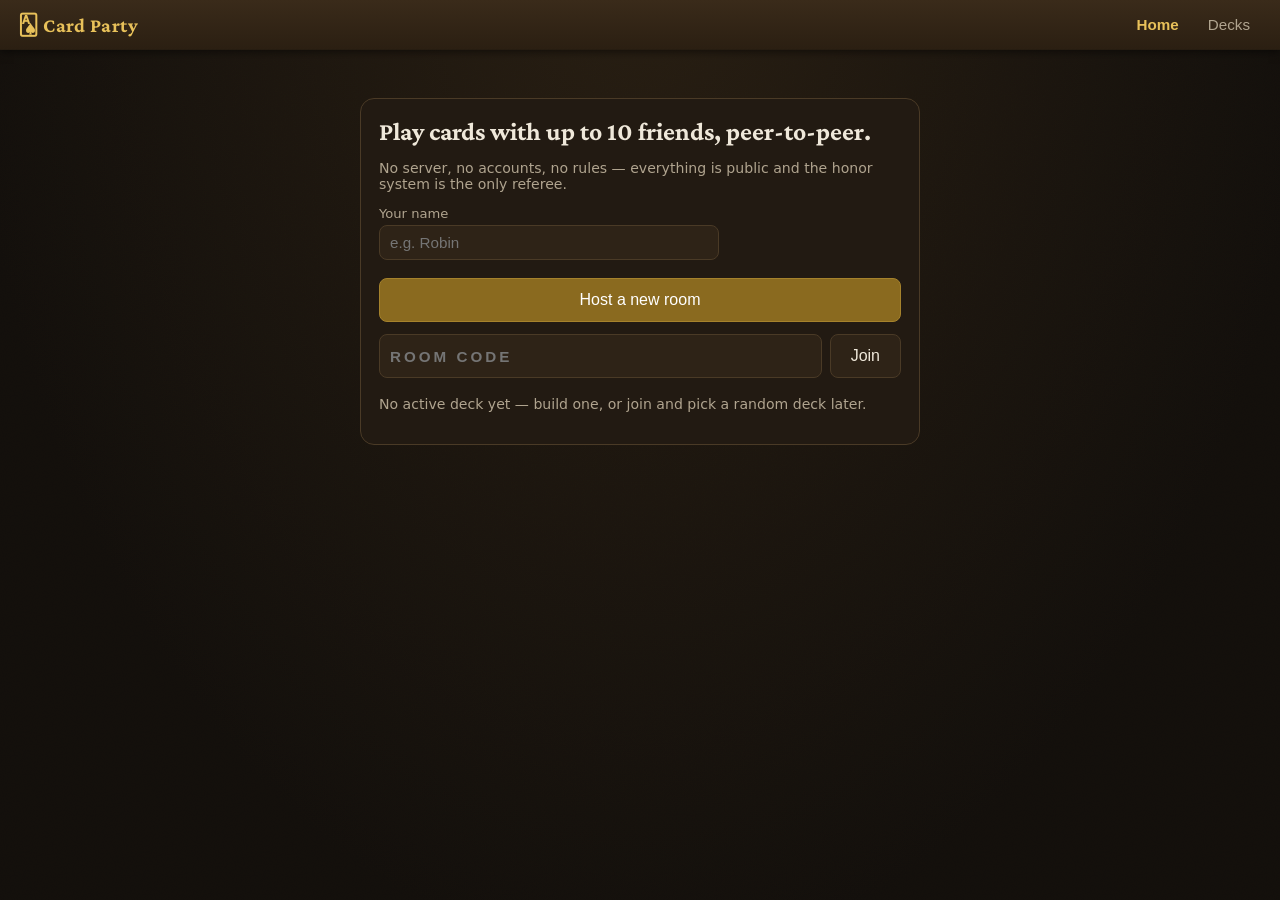
==== index.html @ ac9df78a "Make the table look and feel like physical cards Rework the game renderer and styling so play reads " ====
<!DOCTYPE html>
<html lang="en">
<head>
  <meta charset="utf-8" />
  <meta name="viewport" content="width=device-width, initial-scale=1" />
  <title>Card Party — P2P Tabletop</title>
  <meta name="description" content="A peer-to-peer tabletop card game. No server, no rules — just cards, friends, and the honor system." />
  <link rel="preconnect" href="https://fonts.googleapis.com" />
  <link rel="preconnect" href="https://fonts.gstatic.com" crossorigin />
  <link href="https://fonts.googleapis.com/css2?family=Crimson+Pro:wght@500;600;700&display=swap" rel="stylesheet" />
  <link rel="stylesheet" href="css/style.css" />
  <link rel="icon" href="data:image/svg+xml,<svg xmlns='http://www.w3.org/2000/svg' viewBox='0 0 100 100'><text y='.9em' font-size='90'>🂡</text></svg>" />
</head>
<body>
  <header class="app-header">
    <div class="brand">🂡 Card Party</div>
    <nav>
      <button class="nav-btn" data-nav="home">Home</button>
      <button class="nav-btn" data-nav="decks">Decks</button>
      <button class="nav-btn" data-nav="game" id="nav-game">Table</button>
    </nav>
  </header>

  <div id="conn-banner" class="conn-banner hidden">⚠ Connection lost — reconnecting… your seat and cards are safe.</div>

  <main>
    <!-- ============ HOME ============ -->
    <section id="view-home" class="view">
      <div class="panel hero">
        <h1>Play cards with up to 10 friends, peer-to-peer.</h1>
        <p class="hint">No server, no accounts, no rules — everything is public and the honor system is the only referee.</p>

        <label class="field">
          <span>Your name</span>
          <input id="player-name" maxlength="24" placeholder="e.g. Robin" autocomplete="nickname" />
        </label>

        <div class="home-actions">
          <button id="btn-host" class="btn primary big-btn">Host a new room</button>
          <div class="join-row">
            <input id="join-code" placeholder="ROOM CODE" maxlength="8" autocapitalize="characters" autocomplete="off" spellcheck="false" />
            <button id="btn-join" class="btn big-btn">Join</button>
          </div>
        </div>

        <div id="rejoin-box"></div>
        <p id="home-deck-note" class="hint"></p>
      </div>
    </section>

    <!-- ============ DECK BUILDER ============ -->
    <section id="view-decks" class="view hidden">
      <div class="decks-layout">
        <div class="panel">
          <h2>Card library</h2>
          <p class="hint">Load cards live from a Google Sheet shared as “Anyone with the link can view”.
            Columns: <code>Title</code>, <code>Description</code>, <code>Keywords</code>, <code>Upgrade&nbsp;1</code>, <code>Upgrade&nbsp;2</code>.</p>
          <div class="sheet-row">
            <input id="sheet-url" placeholder="Google Sheet URL or ID" />
            <button id="btn-load-sheet" class="btn primary">Load</button>
            <button id="btn-demo-cards" class="btn" title="Use the built-in demo card set">Demo cards</button>
          </div>
          <p id="sheet-status" class="warn-text"></p>
          <div class="lib-toolbar">
            <input id="lib-search" placeholder="Search cards…" />
            <span id="lib-source" class="hint"></span>
          </div>
          <div id="lib-list" class="card-list"></div>
        </div>

        <div class="panel">
          <h2>Deck editor</h2>
          <div class="deck-toolbar">
            <select id="deck-select"></select>
            <button id="btn-deck-new" class="btn small">New</button>
            <button id="btn-deck-delete" class="btn small danger">Delete</button>
          </div>
          <label class="field">
            <span>Deck name</span>
            <input id="deck-name" maxlength="40" />
          </label>
          <div class="deck-toolbar">
            <button id="btn-deck-save" class="btn small">Save</button>
            <button id="btn-deck-use" class="btn small primary">✓ Use this deck</button>
            <button id="btn-deck-clear" class="btn small warn">Clear</button>
            <span class="random-row">
              <input id="random-count" type="number" min="1" max="60" value="10" />
              <button id="btn-deck-random" class="btn small">🎲 Add random</button>
            </span>
          </div>
          <p class="deck-meta"><strong id="deck-count"></strong> · <span id="deck-active-note"></span></p>
          <div id="deck-list" class="card-list"></div>
        </div>
      </div>
    </section>

    <!-- ============ GAME TABLE ============ -->
    <section id="view-game" class="view hidden">
      <div id="game-root"></div>
    </section>
  </main>

  <div id="modal-root"></div>
  <div id="toast-root"></div>
  <div id="fx-layer"></div>
  <div id="card-peek"></div>

  <script src="js/vendor/peerjs.min.js"></script>
  <script type="module" src="js/main.js"></script>
</body>
</html>
---- css/style.css ----
/* Card Party — physical card table look & feel */

:root {
  --bg: #14100c;
  --panel: #221a12;
  --panel-2: #2e2317;
  --line: #4a3a26;
  --text: #efe8da;
  --muted: #b0a48f;
  --accent: #e8c15a;
  --accent-dark: #8a6a1f;
  --green: #63d68f;
  --warn: #e0b34c;
  --danger: #e06767;

  --paper: #f7f1e2;
  --paper-2: #ece1c8;
  --ink: #33291c;

  --serif: "Crimson Pro", Georgia, "Times New Roman", serif;

  /* per-seat owner colors (card backs, seals, name plates) */
  --seat-0: #2f7d4f;
  --seat-1: #2f5e9e;
  --seat-2: #b0532a;
  --seat-3: #7a4b9e;
  --seat-4: #b08f24;
  --seat-5: #2a8f86;
  --seat-6: #b04a72;
  --seat-7: #6a7a24;
  --seat-8: #5a55b0;
  --seat-9: #b07030;

  --noise: url("data:image/svg+xml,%3Csvg xmlns='http://www.w3.org/2000/svg' width='120' height='120'%3E%3Cfilter id='n'%3E%3CfeTurbulence type='fractalNoise' baseFrequency='0.9' numOctaves='2'/%3E%3CfeColorMatrix values='0 0 0 0 0 0 0 0 0 0 0 0 0 0 0 0 0 0 0.05 0'/%3E%3C/filter%3E%3Crect width='120' height='120' filter='url(%23n)'/%3E%3C/svg%3E");
}

* { box-sizing: border-box; }

body {
  margin: 0;
  font-family: system-ui, -apple-system, "Segoe UI", Roboto, sans-serif;
  background:
    var(--noise),
    radial-gradient(ellipse at 50% -10%, #2a2013 0%, var(--bg) 75%);
  color: var(--text);
  min-height: 100vh;
}

main { max-width: 1500px; margin: 0 auto; padding: 8px 14px 40px; }
.hidden { display: none !important; }

/* ---------- header ---------- */
.app-header {
  display: flex; align-items: center; justify-content: space-between;
  padding: 8px 18px; border-bottom: 1px solid #00000055;
  background: linear-gradient(180deg, #3a2b1a, #2b1f12);
  box-shadow: 0 2px 8px rgba(0,0,0,.5);
}
.brand { font-family: var(--serif); font-weight: 700; font-size: 1.25rem; letter-spacing: .5px; color: var(--accent); }
.nav-btn {
  background: none; border: none; color: var(--muted); font-size: .95rem;
  padding: 8px 12px; cursor: pointer; border-radius: 8px;
}
.nav-btn:hover { color: var(--text); }
.nav-btn.active { color: var(--accent); font-weight: 600; }

.conn-banner {
  background: #5a4413; color: #ffe6a8; text-align: center;
  padding: 8px; font-size: .9rem;
}

/* ---------- generic ---------- */
.panel {
  background: var(--panel); border: 1px solid var(--line);
  border-radius: 14px; padding: 18px; margin-top: 16px;
}
h1 { font-family: var(--serif); font-size: 1.6rem; margin: 0 0 8px; }
h2 { font-family: var(--serif); font-size: 1.2rem; margin: 0 0 10px; }
h3 { margin: 0; font-family: var(--serif); }
h4 { margin: 14px 0 6px; color: var(--muted); font-size: .82rem; text-transform: uppercase; letter-spacing: .6px; }
.hint { color: var(--muted); font-size: .88rem; }
.warn-text { color: var(--warn); font-size: .88rem; min-height: 1em; }
.empty { color: var(--muted); font-style: italic; font-size: .85rem; }
code { background: rgba(0,0,0,.3); padding: 1px 5px; border-radius: 4px; font-size: .85em; }

input, select {
  background: var(--panel-2); border: 1px solid var(--line); color: var(--text);
  border-radius: 8px; padding: 8px 10px; font-size: .95rem;
}
input:focus, select:focus { outline: 2px solid var(--accent-dark); border-color: transparent; }
.field { display: flex; flex-direction: column; gap: 4px; margin: 12px 0; max-width: 340px; }
.field span { font-size: .82rem; color: var(--muted); }

.btn {
  background: var(--panel-2); border: 1px solid var(--line); color: var(--text);
  border-radius: 8px; padding: 8px 14px; font-size: .92rem; cursor: pointer;
  transition: background .12s, transform .06s;
}
.btn:hover { background: #3c2e1d; }
.btn:active { transform: scale(.97); }
.btn:disabled { opacity: .5; cursor: default; }
.btn.primary { background: var(--accent-dark); border-color: #a5822c; color: #fff; }
.btn.primary:hover { background: #a5822c; }
.btn.warn { border-color: #6b5a25; color: var(--warn); }
.btn.danger { border-color: #6b2f2f; color: var(--danger); }
.btn.small { padding: 4px 10px; font-size: .82rem; }
.btn.icon { padding: 4px 9px; }
.btn.wide { display: block; width: 100%; margin: 8px 0; text-align: left; }
.big-btn { padding: 12px 20px; font-size: 1rem; }

/* ---------- home ---------- */
.hero { max-width: 560px; margin: 40px auto; }
.home-actions { display: flex; flex-direction: column; gap: 12px; margin: 18px 0; }
.join-row { display: flex; gap: 8px; }
.join-row input { flex: 1; text-transform: uppercase; letter-spacing: 3px; font-weight: 600; }

/* ---------- deck builder ---------- */
.decks-layout { display: grid; grid-template-columns: 1fr 1fr; gap: 16px; align-items: start; }
@media (max-width: 900px) { .decks-layout { grid-template-columns: 1fr; } }
.sheet-row { display: flex; gap: 8px; flex-wrap: wrap; }
.sheet-row input { flex: 1; min-width: 200px; }
.lib-toolbar { display: flex; gap: 10px; align-items: center; margin: 10px 0; }
.lib-toolbar input { flex: 1; }
.deck-toolbar { display: flex; gap: 8px; align-items: center; flex-wrap: wrap; margin-bottom: 8px; }
.random-row { display: flex; gap: 6px; align-items: center; }
.random-row input { width: 64px; }
.deck-meta { color: var(--muted); font-size: .88rem; }

.card-list { display: flex; flex-direction: column; gap: 8px; max-height: 60vh; overflow-y: auto; padding-right: 4px; }
.lib-card {
  display: flex; gap: 10px; align-items: flex-start; justify-content: space-between;
  background: var(--panel-2); border: 1px solid var(--line); border-radius: 10px; padding: 10px 12px;
}
.lib-title { font-family: var(--serif); font-weight: 700; font-size: 1.02rem; }
.lib-desc { font-size: .85rem; color: var(--muted); margin-top: 2px; }
.lib-upgrades { font-size: .78rem; color: #c9b98a; margin-top: 4px; display: flex; flex-direction: column; gap: 2px; }

/* =====================================================================
   PHYSICAL CARDS
   ===================================================================== */

.card {
  --cw: 84px;
  width: var(--cw);
  aspect-ratio: 5 / 7;
  border-radius: calc(var(--cw) * 0.08);
  background:
    var(--noise),
    linear-gradient(155deg, var(--paper) 0%, var(--paper-2) 100%);
  color: var(--ink);
  position: relative;
  cursor: grab;
  user-select: none;
  flex-shrink: 0;
  box-shadow:
    0 1px 2px rgba(0,0,0,.45),
    0 4px 10px rgba(0,0,0,.35);
  transition: transform .16s ease, box-shadow .16s ease;
}
.card:hover {
  transform: translateY(-5px) scale(1.03);
  box-shadow: 0 6px 10px rgba(0,0,0,.4), 0 14px 28px rgba(0,0,0,.45);
  z-index: 6;
}
.card.flying { z-index: 40; pointer-events: none; }
.card.dragging { opacity: .45; }
.card.hand { --cw: 132px; }
.card.table { --cw: 104px; }
.card.mini { --cw: 76px; }
.card.big { --cw: 260px; cursor: default; }
.card.big:hover { transform: none; }

/* inner printed frame */
.card-face {
  position: absolute; inset: 4.5%;
  border: 1px solid rgba(70,50,20,.35);
  border-radius: calc(var(--cw) * 0.05);
  padding: 5% 6%;
  display: flex; flex-direction: column;
  overflow: hidden;
  background: linear-gradient(180deg, rgba(255,255,255,.35), rgba(255,255,255,0) 30%);
}
.card-titlebar {
  border-bottom: 1px solid color-mix(in srgb, var(--owner, #666) 60%, transparent);
  padding-bottom: 3%;
  margin-bottom: 4%;
}
.card-title {
  font-family: var(--serif);
  font-weight: 700;
  font-size: calc(var(--cw) * 0.105);
  line-height: 1.12;
  display: block;
  overflow: hidden;
  display: -webkit-box;
  -webkit-line-clamp: 2;
  -webkit-box-orient: vertical;
}
.card-owner {
  font-size: calc(var(--cw) * 0.075);
  font-weight: 700;
  color: var(--owner, #666);
  margin-bottom: 3%;
  white-space: nowrap; overflow: hidden; text-overflow: ellipsis;
}
.card-keywords { display: flex; flex-wrap: wrap; gap: 3px; margin-bottom: 4%; }
.kw {
  background: color-mix(in srgb, var(--owner, #6b5a3a) 22%, #efe6d0);
  color: #4a3a22;
  border: 1px solid rgba(70,50,20,.25);
  border-radius: 3px;
  font-size: calc(var(--cw) * 0.062);
  font-weight: 600;
  padding: 1px 4px;
  text-transform: uppercase; letter-spacing: .4px;
}
/* deck-builder list reuses .kw at fixed size */
.lib-card .kw, .zone-row .kw, .modal .card-keywords .kw { font-size: .68rem; }

.card-desc {
  font-family: var(--serif);
  font-size: calc(var(--cw) * 0.078);
  line-height: 1.3;
  color: #4c3f2c;
  overflow: hidden;
  flex: 1;
}
.card.mini .card-desc { display: none; }
.card.mini .card-face { padding: 6% 7%; }
.card.mini .card-title { font-size: calc(var(--cw) * 0.125); -webkit-line-clamp: 3; }
.card.table .card-desc { font-size: calc(var(--cw) * 0.085); }

.card-ups {
  border-top: 1px dashed rgba(70,50,20,.35);
  margin-top: 4%; padding-top: 3%;
  display: flex; flex-direction: column; gap: 4px;
  font-size: calc(var(--cw) * 0.062);
  font-family: var(--serif);
}
.up-line { display: flex; gap: 6px; align-items: baseline; padding: 3px 5px; border-radius: 5px; color: #5a4a33; }
.up-line.sel { background: linear-gradient(90deg, #f3dd9c, #eed27f); color: #3d3013; box-shadow: inset 0 0 0 1px #c9a227; }
.up-star { font-weight: 700; color: #a5822c; white-space: nowrap; }

.card-seal {
  position: absolute; right: 4%; bottom: 4%;
  width: calc(var(--cw) * 0.12); height: calc(var(--cw) * 0.12);
  border-radius: 50%;
  background: radial-gradient(circle at 35% 30%, color-mix(in srgb, var(--owner, #666) 60%, #fff), var(--owner, #666) 70%);
  box-shadow: 0 1px 2px rgba(0,0,0,.4), inset 0 0 0 1px rgba(255,255,255,.35);
}
.card.big .card-seal { width: 22px; height: 22px; }

.card.upgraded .card-face { box-shadow: inset 0 0 0 2px #c9a227; }
.card-upgrade-tag {
  position: absolute; top: -7px; right: -6px;
  background: linear-gradient(160deg, #e6c04a, #b08d1e);
  color: #fff;
  border-radius: 10px;
  font-size: 11px; font-weight: 700; padding: 1px 7px;
  box-shadow: 0 1px 3px rgba(0,0,0,.5);
}

/* deal-in animation for brand-new cards */
@keyframes deal-in {
  from { transform: scale(.5) rotate(-8deg); opacity: 0; }
  to { transform: none; opacity: 1; }
}
.card.dealt { animation: deal-in .35s cubic-bezier(.2,.75,.3,1); }
.ghost { z-index: 45; pointer-events: none; }
#fx-layer { position: fixed; inset: 0; pointer-events: none; z-index: 45; }

/* slot: positions a card on the felt (fan angle, placement jitter) */
.cslot {
  display: inline-block;
  transform: rotate(var(--rot, 0deg)) translateY(var(--ty, 0px));
  transition: transform .18s ease;
}
.fan .cslot { margin: 0 calc(var(--fan-overlap, -18px)); }
.fan .cslot:hover { transform: rotate(0deg) translateY(calc(var(--ty, 0px) - 26px)); z-index: 7; position: relative; }

/* card back (deck piles) */
.card-back {
  --cw: 84px;
  width: var(--cw);
  aspect-ratio: 5 / 7;
  border-radius: calc(var(--cw) * 0.08);
  position: absolute;
  left: calc(var(--stack-i, 0) * -1.5px);
  top: calc(var(--stack-i, 0) * -1.5px);
  background:
    repeating-linear-gradient(45deg, rgba(255,255,255,.10) 0 2px, transparent 2px 8px),
    repeating-linear-gradient(-45deg, rgba(0,0,0,.12) 0 2px, transparent 2px 8px),
    radial-gradient(ellipse at 50% 40%, color-mix(in srgb, var(--owner, #444) 82%, #fff) 0%, var(--owner, #444) 75%);
  box-shadow: 0 1px 2px rgba(0,0,0,.5), inset 0 0 0 3px rgba(255,255,255,.18), inset 0 0 0 5px rgba(0,0,0,.15);
}

/* =====================================================================
   THE TABLE
   ===================================================================== */

.game-topbar {
  display: flex; justify-content: space-between; align-items: center; flex-wrap: wrap;
  gap: 10px; padding: 8px 2px;
}
.room-info { display: flex; align-items: center; gap: 8px; flex-wrap: wrap; }
.room-code {
  background: var(--panel-2); border: 1px dashed var(--line); color: var(--text);
  padding: 6px 12px; border-radius: 8px; cursor: pointer; font-size: .95rem; letter-spacing: 1px;
}
.room-code strong { color: var(--accent); letter-spacing: 3px; }
.pill {
  background: var(--panel-2); border-radius: 999px; padding: 3px 10px;
  font-size: .75rem; color: var(--muted);
}
.pill.connected, .pill.hosting { color: var(--green); }
.pill.reconnecting, .pill.connecting { color: var(--warn); }
.game-actions { display: flex; gap: 6px; flex-wrap: wrap; }

/* wooden rim + felt */
.table-rim {
  border-radius: 34px;
  padding: 16px;
  background:
    var(--noise),
    linear-gradient(135deg, #7a5433 0%, #58391f 35%, #6b4a2a 60%, #4c3018 100%);
  box-shadow:
    inset 0 2px 3px rgba(255,255,255,.18),
    inset 0 -3px 6px rgba(0,0,0,.5),
    0 14px 40px rgba(0,0,0,.6);
}
.table-felt {
  border-radius: 22px;
  padding: 18px 18px 22px;
  background:
    var(--noise),
    radial-gradient(ellipse at 50% 30%, #2d5940 0%, #1f4230 55%, #16311f 100%);
  box-shadow:
    inset 0 0 80px rgba(0,0,0,.55),
    inset 0 0 0 2px rgba(255,255,255,.06);
  min-height: 60vh;
  display: flex; flex-direction: column; gap: 14px;
}

/* other players around the far side of the table */
.others-grid {
  display: grid;
  grid-template-columns: repeat(auto-fit, minmax(300px, 1fr));
  gap: 12px;
}
.waiting-note { text-align: center; padding: 34px; color: #cfe0d2; opacity: .85; }
.big-code { font-family: var(--serif); font-size: 2.4rem; letter-spacing: 10px; color: var(--accent); font-weight: 700; text-shadow: 0 2px 6px rgba(0,0,0,.5); }

.seat { position: relative; padding: 8px 10px 10px; border-radius: 14px; }
.seat:not(.me) { background: rgba(0,0,0,.14); box-shadow: inset 0 0 0 1px rgba(255,255,255,.05); }
.seat.offline { opacity: .55; filter: saturate(.6); }
.seat.me { margin-top: auto; }

.seat-head { display: flex; align-items: center; gap: 8px; margin-bottom: 8px; }
.seat-name {
  font-family: var(--serif); font-weight: 700; font-size: 1rem; color: #f3ecd9;
  background: linear-gradient(180deg, color-mix(in srgb, var(--seat-color, #555) 70%, #000), color-mix(in srgb, var(--seat-color, #555) 45%, #000));
  border-radius: 7px; padding: 2px 12px;
  box-shadow: 0 1px 3px rgba(0,0,0,.5), inset 0 1px 0 rgba(255,255,255,.2);
}
.badge {
  background: linear-gradient(160deg, #e6c04a, #b08d1e); color: #3a2b06; font-size: .62rem; font-weight: 700;
  border-radius: 4px; padding: 1px 6px; letter-spacing: .8px;
}
.dot { width: 9px; height: 9px; border-radius: 50%; display: inline-block; flex-shrink: 0; }
.dot.on { background: var(--green); box-shadow: 0 0 6px var(--green); }
.dot.off { background: #777; }

/* zone markings painted on the felt */
.zone-strip {
  position: relative;
  border: 2px dashed rgba(255,255,255,.14);
  border-radius: 12px;
  padding: 12px 10px 8px;
  min-height: 64px;
}
.zone-strip.delayed { border-color: rgba(230,192,74,.28); }
.strip-label {
  position: absolute; top: -9px; left: 12px;
  font-size: .66rem; font-weight: 700; color: rgba(255,255,255,.5);
  text-transform: uppercase; letter-spacing: 1.5px;
  background: rgba(22,49,31,.9); padding: 0 7px; border-radius: 4px;
}
.zone-strip.delayed .strip-label { color: rgba(240,210,120,.75); }
.strip-cards {
  display: flex; flex-wrap: wrap; gap: 8px; align-items: flex-start;
  min-height: 40px;
}
.drop-hint {
  border-color: rgba(255,255,255,.55) !important;
  background: rgba(255,255,255,.07);
  box-shadow: 0 0 22px rgba(255,255,240,.18) inset;
}

/* piles */
.piles { display: flex; gap: 14px; align-items: flex-start; }
.pile {
  position: relative;
  cursor: pointer;
  min-width: 84px; min-height: 118px;
  padding-bottom: 16px;
}
.pile.mine { cursor: pointer; }
.pile-stack { position: relative; width: 84px; aspect-ratio: 5 / 7; }
.seat:not(.me) .pile-stack, .seat:not(.me) .card-back { --cw: 76px; width: 76px; }
.seat:not(.me) .pile { min-width: 76px; min-height: 107px; }
.pile.deck:hover .card-back:first-child { transform: translateY(-3px); }
.card-back { transition: transform .15s; }
.pile-empty-mark {
  width: 84px; aspect-ratio: 5 / 7;
  border: 2px dashed rgba(255,255,255,.16);
  border-radius: 7px;
  display: flex; align-items: center; justify-content: center;
  color: rgba(255,255,255,.35);
  font-size: .68rem; font-weight: 700; text-transform: uppercase; letter-spacing: 1px;
}
.seat:not(.me) .pile-empty-mark { width: 76px; }
.pile.discard .pile-empty-mark { width: 104px; }
.seat:not(.me) .pile.discard .pile-empty-mark { width: 76px; }
.pile-count {
  position: absolute; top: -8px; right: -8px; z-index: 3;
  background: #17120b; color: var(--text);
  border: 1px solid var(--line);
  border-radius: 999px; min-width: 24px; height: 24px;
  display: flex; align-items: center; justify-content: center;
  font-size: .78rem; font-weight: 700; padding: 0 6px;
  box-shadow: 0 2px 5px rgba(0,0,0,.5);
}
.pile-tag {
  position: absolute; bottom: 0; left: 50%; transform: translateX(-50%);
  font-size: .62rem; font-weight: 700; color: rgba(255,255,255,.45);
  text-transform: uppercase; letter-spacing: 1.2px;
  white-space: nowrap;
}
.pile.discard .cslot { display: block; }

/* my area */
.my-lower {
  display: grid;
  grid-template-columns: auto 1fr auto;
  gap: 16px;
  align-items: end;
  margin-top: 12px;
}
.my-piles { display: flex; flex-direction: column; gap: 10px; align-items: center; }
.pile-actions { display: flex; flex-direction: column; gap: 5px; width: 100%; }
.zone-strip.hand.fan { padding: 16px 10px 10px; }
.zone-strip.hand.fan .strip-cards {
  justify-content: center;
  flex-wrap: nowrap;
  padding: 8px 30px 2px;
  min-height: 150px;
  align-items: flex-start;
  overflow: visible;
}
.fan { --fan-overlap: -16px; }

/* other seats: compact place settings */
.seat-zones { display: flex; gap: 12px; align-items: flex-start; }
.seat-strips { display: flex; flex-direction: column; gap: 12px; flex: 1; min-width: 0; }
.seat:not(.me) .zone-strip { min-height: 52px; padding: 10px 8px 6px; }
.seat:not(.me) .strip-cards { min-height: 36px; gap: 6px; }
.seat:not(.me) .strip-label { background: rgba(15,32,21,.95); }
.seat:not(.me) .fan .cslot, .seat:not(.me) .zone-strip.hand .cslot { margin: 0 -12px; }
.seat:not(.me) .zone-strip.hand .strip-cards { padding: 0 14px; flex-wrap: nowrap; overflow-x: auto; overflow-y: visible; }

@media (max-width: 760px) {
  .my-lower { grid-template-columns: 1fr; }
  .my-piles { flex-direction: row; justify-content: center; }
  .pile-actions { flex-direction: row; width: auto; flex-wrap: wrap; }
  .table-rim { padding: 8px; border-radius: 20px; }
  .table-felt { padding: 10px; }
}

.connecting { text-align: center; padding: 60px 20px; }
.spinner {
  width: 36px; height: 36px; margin: 0 auto 16px; border-radius: 50%;
  border: 3px solid var(--line); border-top-color: var(--accent);
  animation: spin 0.9s linear infinite;
}
@keyframes spin { to { transform: rotate(360deg); } }

/* ---------- hover peek: pick the card up to read it ---------- */
#card-peek {
  position: fixed; right: 22px; bottom: 22px; z-index: 60;
  pointer-events: none;
  opacity: 0; transform: translateY(12px) rotate(2deg);
  transition: opacity .15s ease, transform .15s ease;
}
#card-peek.show { opacity: 1; transform: none; }
#card-peek .card { box-shadow: 0 18px 50px rgba(0,0,0,.7); }
@media (max-width: 900px), (hover: none) { #card-peek { display: none; } }

/* ---------- modal ---------- */
.modal-overlay {
  position: fixed; inset: 0; background: rgba(10,6,2,.65); z-index: 50;
  display: flex; align-items: center; justify-content: center; padding: 16px;
}
.modal {
  background: var(--panel); border: 1px solid var(--line); border-radius: 14px;
  width: 100%; max-width: 560px; max-height: 88vh; display: flex; flex-direction: column;
  box-shadow: 0 20px 60px rgba(0,0,0,.6);
}
.modal-head {
  display: flex; justify-content: space-between; align-items: center;
  padding: 14px 16px; border-bottom: 1px solid var(--line);
}
.modal-body { padding: 14px 16px; overflow-y: auto; }

.detail-card-wrap { display: flex; justify-content: center; margin-bottom: 10px; }
.detail-meta { color: var(--muted); font-size: .82rem; text-align: center; }
.upgrade-box { margin-top: 8px; }
.upgrade-option {
  display: flex; gap: 8px; align-items: baseline; padding: 7px 9px; border-radius: 8px;
  border: 1px solid var(--line); margin-bottom: 6px; cursor: pointer; background: var(--panel-2);
}
.upgrade-option.selected { border-color: #c9a227; background: rgba(201,162,39,.12); }
.upgrade-label { font-weight: 700; white-space: nowrap; }
.upgrade-desc { color: var(--muted); font-size: .86rem; }
.quick-moves { display: flex; gap: 6px; flex-wrap: wrap; margin-bottom: 10px; }
.mover { display: flex; gap: 6px; align-items: center; flex-wrap: wrap; font-size: .88rem; }

.zone-browser { display: flex; flex-direction: column; gap: 6px; }
.zone-note { display: flex; align-items: center; gap: 8px; color: var(--muted); font-size: .85rem; margin-bottom: 4px; }
.zone-row {
  display: flex; align-items: center; gap: 10px;
  background: var(--panel-2); border-radius: 8px; padding: 7px 10px;
  border-left: 4px solid var(--owner, var(--line));
}
.zone-index { color: var(--muted); font-size: .75rem; width: 18px; text-align: right; flex-shrink: 0; }
.zone-row-info { display: flex; flex-direction: column; gap: 2px; min-width: 0; }
.zone-row-title { font-family: var(--serif); font-weight: 700; }
.zone-row-actions { margin-left: auto; display: flex; gap: 5px; flex-shrink: 0; }

.admin-row { display: flex; align-items: center; gap: 8px; padding: 5px 0; }
.admin-name { flex: 1; }

/* ---------- toasts ---------- */
#toast-root {
  position: fixed; bottom: 18px; left: 50%; transform: translateX(-50%);
  display: flex; flex-direction: column; gap: 8px; z-index: 100; align-items: center;
}
.toast {
  background: #171006; border: 1px solid var(--line); color: var(--text);
  border-radius: 10px; padding: 10px 16px; font-size: .9rem;
  opacity: 0; transform: translateY(8px); transition: all .3s;
  box-shadow: 0 6px 20px rgba(0,0,0,.5); max-width: 90vw;
}
.toast.show { opacity: 1; transform: translateY(0); }
.toast.warn { border-color: #6b5a25; color: #ffe6a8; }
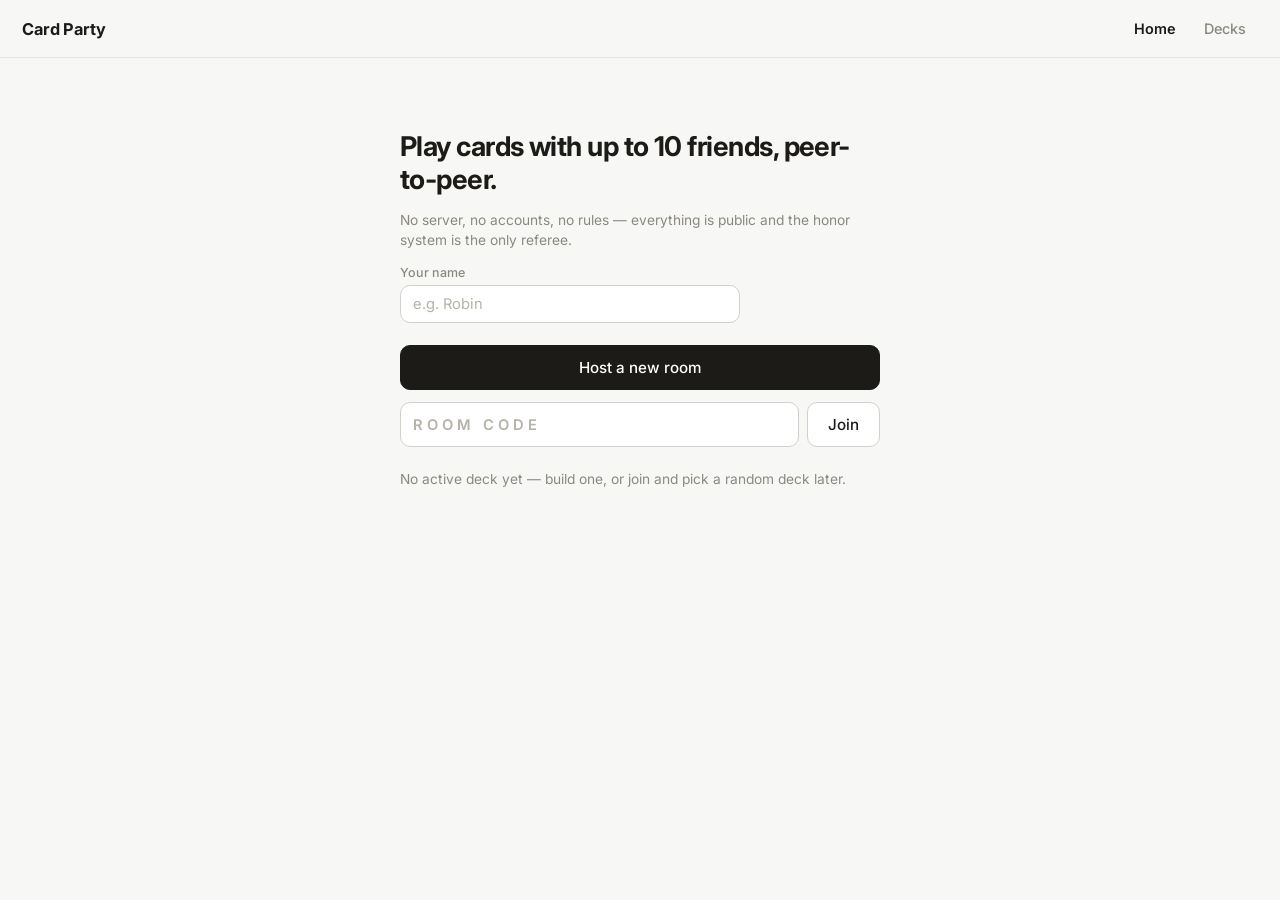
==== commit b94dae13: "Minimal modern UI + per-tab identities for multi-tab testing Visual: drop the wooden rim and felt su" ====
--- a/index.html
+++ b/index.html
@@ -7,13 +7,13 @@
   <meta name="description" content="A peer-to-peer tabletop card game. No server, no rules — just cards, friends, and the honor system." />
   <link rel="preconnect" href="https://fonts.googleapis.com" />
   <link rel="preconnect" href="https://fonts.gstatic.com" crossorigin />
-  <link href="https://fonts.googleapis.com/css2?family=Crimson+Pro:wght@500;600;700&display=swap" rel="stylesheet" />
+  <link href="https://fonts.googleapis.com/css2?family=Crimson+Pro:wght@500;600;700&family=Inter:wght@400;500;600;700&display=swap" rel="stylesheet" />
   <link rel="stylesheet" href="css/style.css" />
   <link rel="icon" href="data:image/svg+xml,<svg xmlns='http://www.w3.org/2000/svg' viewBox='0 0 100 100'><text y='.9em' font-size='90'>🂡</text></svg>" />
 </head>
 <body>
   <header class="app-header">
-    <div class="brand">🂡 Card Party</div>
+    <div class="brand">Card Party</div>
     <nav>
       <button class="nav-btn" data-nav="home">Home</button>
       <button class="nav-btn" data-nav="decks">Decks</button>
@@ -85,7 +85,7 @@
             <button id="btn-deck-clear" class="btn small warn">Clear</button>
             <span class="random-row">
               <input id="random-count" type="number" min="1" max="60" value="10" />
-              <button id="btn-deck-random" class="btn small">🎲 Add random</button>
+              <button id="btn-deck-random" class="btn small">Add random</button>
             </span>
           </div>
           <p class="deck-meta"><strong id="deck-count"></strong> · <span id="deck-active-note"></span></p>
--- a/css/style.css
+++ b/css/style.css
@@ -1,25 +1,30 @@
-/* Card Party — physical card table look & feel */
+/* Card Party — minimal, modern UI around physical-feeling cards */
 
 :root {
-  --bg: #14100c;
-  --panel: #221a12;
-  --panel-2: #2e2317;
-  --line: #4a3a26;
-  --text: #efe8da;
-  --muted: #b0a48f;
-  --accent: #e8c15a;
-  --accent-dark: #8a6a1f;
-  --green: #63d68f;
-  --warn: #e0b34c;
-  --danger: #e06767;
-
+  --bg: #f7f7f5;
+  --surface: #ffffff;
+  --border: #e6e4df;
+  --border-strong: #d4d1ca;
+  --text: #1c1b18;
+  --muted: #8b887f;
+  --faint: #b5b2a8;
+  --primary: #1c1b18;
+  --green: #1f9d5b;
+  --warn: #a87b12;
+  --danger: #c4453c;
+  --radius: 12px;
+  --shadow-1: 0 1px 2px rgba(28, 27, 24, .05), 0 2px 8px rgba(28, 27, 24, .04);
+  --shadow-2: 0 4px 12px rgba(28, 27, 24, .08), 0 12px 32px rgba(28, 27, 24, .10);
+
+  --sans: "Inter", system-ui, -apple-system, "Segoe UI", Roboto, sans-serif;
+  --serif: "Crimson Pro", Georgia, "Times New Roman", serif;
+
+  /* the cards themselves keep their physical paper look */
   --paper: #f7f1e2;
   --paper-2: #ece1c8;
   --ink: #33291c;
 
-  --serif: "Crimson Pro", Georgia, "Times New Roman", serif;
-
-  /* per-seat owner colors (card backs, seals, name plates) */
+  /* per-seat owner colors (card backs, seals, player dots) */
   --seat-0: #2f7d4f;
   --seat-1: #2f5e9e;
   --seat-2: #b0532a;
@@ -38,81 +43,88 @@
 
 body {
   margin: 0;
-  font-family: system-ui, -apple-system, "Segoe UI", Roboto, sans-serif;
-  background:
-    var(--noise),
-    radial-gradient(ellipse at 50% -10%, #2a2013 0%, var(--bg) 75%);
+  font-family: var(--sans);
+  background: var(--bg);
   color: var(--text);
   min-height: 100vh;
-}
-
-main { max-width: 1500px; margin: 0 auto; padding: 8px 14px 40px; }
+  -webkit-font-smoothing: antialiased;
+}
+
+main { max-width: 1500px; margin: 0 auto; padding: 8px 20px 48px; }
 .hidden { display: none !important; }
 
 /* ---------- header ---------- */
 .app-header {
   display: flex; align-items: center; justify-content: space-between;
-  padding: 8px 18px; border-bottom: 1px solid #00000055;
-  background: linear-gradient(180deg, #3a2b1a, #2b1f12);
-  box-shadow: 0 2px 8px rgba(0,0,0,.5);
-}
-.brand { font-family: var(--serif); font-weight: 700; font-size: 1.25rem; letter-spacing: .5px; color: var(--accent); }
+  padding: 14px 22px;
+  background: var(--bg);
+  border-bottom: 1px solid var(--border);
+}
+.brand { font-weight: 700; font-size: 1.02rem; letter-spacing: -.01em; }
 .nav-btn {
-  background: none; border: none; color: var(--muted); font-size: .95rem;
-  padding: 8px 12px; cursor: pointer; border-radius: 8px;
-}
-.nav-btn:hover { color: var(--text); }
-.nav-btn.active { color: var(--accent); font-weight: 600; }
+  background: none; border: none; color: var(--muted); font-size: .9rem; font-weight: 500;
+  padding: 6px 12px; cursor: pointer; border-radius: 8px; font-family: var(--sans);
+}
+.nav-btn:hover { color: var(--text); background: rgba(28,27,24,.05); }
+.nav-btn.active { color: var(--text); font-weight: 600; }
 
 .conn-banner {
-  background: #5a4413; color: #ffe6a8; text-align: center;
-  padding: 8px; font-size: .9rem;
+  background: #fdf3d7; color: #7a5a0e; text-align: center;
+  border-bottom: 1px solid #f0e2b6;
+  padding: 8px; font-size: .85rem;
 }
 
 /* ---------- generic ---------- */
 .panel {
-  background: var(--panel); border: 1px solid var(--line);
-  border-radius: 14px; padding: 18px; margin-top: 16px;
-}
-h1 { font-family: var(--serif); font-size: 1.6rem; margin: 0 0 8px; }
-h2 { font-family: var(--serif); font-size: 1.2rem; margin: 0 0 10px; }
-h3 { margin: 0; font-family: var(--serif); }
-h4 { margin: 14px 0 6px; color: var(--muted); font-size: .82rem; text-transform: uppercase; letter-spacing: .6px; }
-.hint { color: var(--muted); font-size: .88rem; }
-.warn-text { color: var(--warn); font-size: .88rem; min-height: 1em; }
-.empty { color: var(--muted); font-style: italic; font-size: .85rem; }
-code { background: rgba(0,0,0,.3); padding: 1px 5px; border-radius: 4px; font-size: .85em; }
+  background: var(--surface); border: 1px solid var(--border);
+  border-radius: 16px; padding: 20px; margin-top: 16px;
+  box-shadow: var(--shadow-1);
+}
+h1 { font-size: 1.5rem; font-weight: 700; letter-spacing: -.02em; margin: 0 0 8px; }
+h2 { font-size: 1.05rem; font-weight: 600; letter-spacing: -.01em; margin: 0 0 10px; }
+h3 { margin: 0; font-size: 1.05rem; font-weight: 600; }
+h4 { margin: 16px 0 6px; color: var(--muted); font-size: .72rem; font-weight: 600; text-transform: uppercase; letter-spacing: .08em; }
+.hint { color: var(--muted); font-size: .86rem; line-height: 1.5; }
+.warn-text { color: var(--warn); font-size: .86rem; min-height: 1em; }
+.empty { color: var(--faint); font-size: .84rem; }
+code { background: rgba(28,27,24,.06); padding: 1px 5px; border-radius: 5px; font-size: .85em; }
 
 input, select {
-  background: var(--panel-2); border: 1px solid var(--line); color: var(--text);
-  border-radius: 8px; padding: 8px 10px; font-size: .95rem;
-}
-input:focus, select:focus { outline: 2px solid var(--accent-dark); border-color: transparent; }
-.field { display: flex; flex-direction: column; gap: 4px; margin: 12px 0; max-width: 340px; }
-.field span { font-size: .82rem; color: var(--muted); }
+  background: var(--surface); border: 1px solid var(--border-strong); color: var(--text);
+  border-radius: 10px; padding: 9px 12px; font-size: .92rem; font-family: var(--sans);
+}
+input:focus, select:focus { outline: 2px solid rgba(28,27,24,.25); outline-offset: 1px; border-color: var(--border-strong); }
+input::placeholder { color: var(--faint); }
+.field { display: flex; flex-direction: column; gap: 5px; margin: 14px 0; max-width: 340px; }
+.field span { font-size: .78rem; font-weight: 500; color: var(--muted); }
 
 .btn {
-  background: var(--panel-2); border: 1px solid var(--line); color: var(--text);
-  border-radius: 8px; padding: 8px 14px; font-size: .92rem; cursor: pointer;
-  transition: background .12s, transform .06s;
-}
-.btn:hover { background: #3c2e1d; }
-.btn:active { transform: scale(.97); }
-.btn:disabled { opacity: .5; cursor: default; }
-.btn.primary { background: var(--accent-dark); border-color: #a5822c; color: #fff; }
-.btn.primary:hover { background: #a5822c; }
-.btn.warn { border-color: #6b5a25; color: var(--warn); }
-.btn.danger { border-color: #6b2f2f; color: var(--danger); }
-.btn.small { padding: 4px 10px; font-size: .82rem; }
+  background: var(--surface); border: 1px solid var(--border-strong); color: var(--text);
+  border-radius: 10px; padding: 8px 14px; font-size: .88rem; font-weight: 500; font-family: var(--sans);
+  cursor: pointer;
+  transition: background .12s, border-color .12s, transform .06s;
+}
+.btn:hover { background: #f2f1ed; }
+.btn:active { transform: scale(.98); }
+.btn:disabled { opacity: .45; cursor: default; }
+.btn.primary { background: var(--primary); border-color: var(--primary); color: #fff; }
+.btn.primary:hover { background: #33312c; }
+.btn.warn { color: var(--warn); }
+.btn.danger { color: var(--danger); }
+.btn.small { padding: 5px 10px; font-size: .8rem; border-radius: 8px; }
 .btn.icon { padding: 4px 9px; }
 .btn.wide { display: block; width: 100%; margin: 8px 0; text-align: left; }
-.big-btn { padding: 12px 20px; font-size: 1rem; }
+.big-btn { padding: 12px 20px; font-size: .95rem; }
 
 /* ---------- home ---------- */
-.hero { max-width: 560px; margin: 40px auto; }
-.home-actions { display: flex; flex-direction: column; gap: 12px; margin: 18px 0; }
+.hero {
+  max-width: 480px; margin: 64px auto;
+  background: none; border: none; box-shadow: none; padding: 0;
+}
+.hero h1 { font-size: 1.7rem; }
+.home-actions { display: flex; flex-direction: column; gap: 12px; margin: 22px 0; }
 .join-row { display: flex; gap: 8px; }
-.join-row input { flex: 1; text-transform: uppercase; letter-spacing: 3px; font-weight: 600; }
+.join-row input { flex: 1; text-transform: uppercase; letter-spacing: 4px; font-weight: 600; }
 
 /* ---------- deck builder ---------- */
 .decks-layout { display: grid; grid-template-columns: 1fr 1fr; gap: 16px; align-items: start; }
@@ -124,19 +136,19 @@
 .deck-toolbar { display: flex; gap: 8px; align-items: center; flex-wrap: wrap; margin-bottom: 8px; }
 .random-row { display: flex; gap: 6px; align-items: center; }
 .random-row input { width: 64px; }
-.deck-meta { color: var(--muted); font-size: .88rem; }
+.deck-meta { color: var(--muted); font-size: .86rem; }
 
 .card-list { display: flex; flex-direction: column; gap: 8px; max-height: 60vh; overflow-y: auto; padding-right: 4px; }
 .lib-card {
   display: flex; gap: 10px; align-items: flex-start; justify-content: space-between;
-  background: var(--panel-2); border: 1px solid var(--line); border-radius: 10px; padding: 10px 12px;
-}
-.lib-title { font-family: var(--serif); font-weight: 700; font-size: 1.02rem; }
-.lib-desc { font-size: .85rem; color: var(--muted); margin-top: 2px; }
-.lib-upgrades { font-size: .78rem; color: #c9b98a; margin-top: 4px; display: flex; flex-direction: column; gap: 2px; }
+  background: var(--surface); border: 1px solid var(--border); border-radius: 12px; padding: 12px 14px;
+}
+.lib-title { font-family: var(--serif); font-weight: 700; font-size: 1.05rem; }
+.lib-desc { font-size: .85rem; color: var(--muted); margin-top: 2px; line-height: 1.45; }
+.lib-upgrades { font-size: .78rem; color: #8a6d1d; margin-top: 6px; display: flex; flex-direction: column; gap: 2px; }
 
 /* =====================================================================
-   PHYSICAL CARDS
+   PHYSICAL CARDS (unchanged look — they're the star)
    ===================================================================== */
 
 .card {
@@ -153,13 +165,17 @@
   user-select: none;
   flex-shrink: 0;
   box-shadow:
-    0 1px 2px rgba(0,0,0,.45),
-    0 4px 10px rgba(0,0,0,.35);
+    0 0 0 1px rgba(70, 50, 20, .10),
+    0 1px 2px rgba(28, 27, 24, .18),
+    0 4px 10px rgba(28, 27, 24, .14);
   transition: transform .16s ease, box-shadow .16s ease;
 }
 .card:hover {
   transform: translateY(-5px) scale(1.03);
-  box-shadow: 0 6px 10px rgba(0,0,0,.4), 0 14px 28px rgba(0,0,0,.45);
+  box-shadow:
+    0 0 0 1px rgba(70, 50, 20, .10),
+    0 6px 10px rgba(28, 27, 24, .16),
+    0 16px 32px rgba(28, 27, 24, .22);
   z-index: 6;
 }
 .card.flying { z-index: 40; pointer-events: none; }
@@ -190,7 +206,6 @@
   font-weight: 700;
   font-size: calc(var(--cw) * 0.105);
   line-height: 1.12;
-  display: block;
   overflow: hidden;
   display: -webkit-box;
   -webkit-line-clamp: 2;
@@ -214,8 +229,8 @@
   padding: 1px 4px;
   text-transform: uppercase; letter-spacing: .4px;
 }
-/* deck-builder list reuses .kw at fixed size */
-.lib-card .kw, .zone-row .kw, .modal .card-keywords .kw { font-size: .68rem; }
+/* lists outside the card face reuse .kw at fixed size */
+.lib-card .kw, .zone-row .kw, .modal .card-keywords .kw { font-size: .66rem; }
 
 .card-desc {
   font-family: var(--serif);
@@ -257,7 +272,7 @@
   color: #fff;
   border-radius: 10px;
   font-size: 11px; font-weight: 700; padding: 1px 7px;
-  box-shadow: 0 1px 3px rgba(0,0,0,.5);
+  box-shadow: 0 1px 3px rgba(0,0,0,.35);
 }
 
 /* deal-in animation for brand-new cards */
@@ -269,7 +284,7 @@
 .ghost { z-index: 45; pointer-events: none; }
 #fx-layer { position: fixed; inset: 0; pointer-events: none; z-index: 45; }
 
-/* slot: positions a card on the felt (fan angle, placement jitter) */
+/* slot: positions a card (fan angle, placement jitter) */
 .cslot {
   display: inline-block;
   transform: rotate(var(--rot, 0deg)) translateY(var(--ty, 0px));
@@ -291,109 +306,89 @@
     repeating-linear-gradient(45deg, rgba(255,255,255,.10) 0 2px, transparent 2px 8px),
     repeating-linear-gradient(-45deg, rgba(0,0,0,.12) 0 2px, transparent 2px 8px),
     radial-gradient(ellipse at 50% 40%, color-mix(in srgb, var(--owner, #444) 82%, #fff) 0%, var(--owner, #444) 75%);
-  box-shadow: 0 1px 2px rgba(0,0,0,.5), inset 0 0 0 3px rgba(255,255,255,.18), inset 0 0 0 5px rgba(0,0,0,.15);
+  box-shadow: 0 1px 3px rgba(28,27,24,.30), inset 0 0 0 3px rgba(255,255,255,.18), inset 0 0 0 5px rgba(0,0,0,.15);
 }
 
 /* =====================================================================
-   THE TABLE
+   THE TABLE — flat, quiet, modern
    ===================================================================== */
 
 .game-topbar {
   display: flex; justify-content: space-between; align-items: center; flex-wrap: wrap;
-  gap: 10px; padding: 8px 2px;
-}
-.room-info { display: flex; align-items: center; gap: 8px; flex-wrap: wrap; }
+  gap: 10px; padding: 12px 2px 16px;
+}
+.room-info { display: flex; align-items: center; gap: 10px; flex-wrap: wrap; }
 .room-code {
-  background: var(--panel-2); border: 1px dashed var(--line); color: var(--text);
-  padding: 6px 12px; border-radius: 8px; cursor: pointer; font-size: .95rem; letter-spacing: 1px;
-}
-.room-code strong { color: var(--accent); letter-spacing: 3px; }
+  background: var(--surface); border: 1px solid var(--border-strong); color: var(--muted);
+  padding: 6px 12px; border-radius: 10px; cursor: pointer; font-size: .88rem; font-family: var(--sans);
+}
+.room-code:hover { background: #f2f1ed; }
+.room-code strong { color: var(--text); letter-spacing: 3px; margin: 0 2px; }
 .pill {
-  background: var(--panel-2); border-radius: 999px; padding: 3px 10px;
-  font-size: .75rem; color: var(--muted);
-}
-.pill.connected, .pill.hosting { color: var(--green); }
-.pill.reconnecting, .pill.connecting { color: var(--warn); }
+  border-radius: 999px; padding: 3px 10px;
+  font-size: .74rem; font-weight: 500; color: var(--muted);
+  background: rgba(28,27,24,.05);
+}
+.pill.connected, .pill.hosting { color: var(--green); background: rgba(31,157,91,.10); }
+.pill.reconnecting, .pill.connecting { color: var(--warn); background: rgba(168,123,18,.10); }
 .game-actions { display: flex; gap: 6px; flex-wrap: wrap; }
 
-/* wooden rim + felt */
-.table-rim {
-  border-radius: 34px;
-  padding: 16px;
-  background:
-    var(--noise),
-    linear-gradient(135deg, #7a5433 0%, #58391f 35%, #6b4a2a 60%, #4c3018 100%);
-  box-shadow:
-    inset 0 2px 3px rgba(255,255,255,.18),
-    inset 0 -3px 6px rgba(0,0,0,.5),
-    0 14px 40px rgba(0,0,0,.6);
-}
-.table-felt {
-  border-radius: 22px;
-  padding: 18px 18px 22px;
-  background:
-    var(--noise),
-    radial-gradient(ellipse at 50% 30%, #2d5940 0%, #1f4230 55%, #16311f 100%);
-  box-shadow:
-    inset 0 0 80px rgba(0,0,0,.55),
-    inset 0 0 0 2px rgba(255,255,255,.06);
-  min-height: 60vh;
-  display: flex; flex-direction: column; gap: 14px;
-}
-
-/* other players around the far side of the table */
+.table { display: flex; flex-direction: column; gap: 14px; }
+
+/* other players */
 .others-grid {
   display: grid;
   grid-template-columns: repeat(auto-fit, minmax(300px, 1fr));
-  gap: 12px;
-}
-.waiting-note { text-align: center; padding: 34px; color: #cfe0d2; opacity: .85; }
-.big-code { font-family: var(--serif); font-size: 2.4rem; letter-spacing: 10px; color: var(--accent); font-weight: 700; text-shadow: 0 2px 6px rgba(0,0,0,.5); }
-
-.seat { position: relative; padding: 8px 10px 10px; border-radius: 14px; }
-.seat:not(.me) { background: rgba(0,0,0,.14); box-shadow: inset 0 0 0 1px rgba(255,255,255,.05); }
-.seat.offline { opacity: .55; filter: saturate(.6); }
+  gap: 14px;
+}
+.waiting-note { text-align: center; padding: 48px 20px; color: var(--muted); }
+.big-code { font-size: 2.2rem; letter-spacing: 12px; color: var(--text); font-weight: 700; }
+
+.seat {
+  position: relative;
+  background: var(--surface);
+  border: 1px solid var(--border);
+  border-radius: 16px;
+  padding: 14px 16px 16px;
+  box-shadow: var(--shadow-1);
+}
+.seat.offline { opacity: .55; filter: saturate(.5); }
 .seat.me { margin-top: auto; }
 
-.seat-head { display: flex; align-items: center; gap: 8px; margin-bottom: 8px; }
-.seat-name {
-  font-family: var(--serif); font-weight: 700; font-size: 1rem; color: #f3ecd9;
-  background: linear-gradient(180deg, color-mix(in srgb, var(--seat-color, #555) 70%, #000), color-mix(in srgb, var(--seat-color, #555) 45%, #000));
-  border-radius: 7px; padding: 2px 12px;
-  box-shadow: 0 1px 3px rgba(0,0,0,.5), inset 0 1px 0 rgba(255,255,255,.2);
-}
+.seat-head { display: flex; align-items: center; gap: 8px; margin-bottom: 12px; }
+.seat-name { font-weight: 600; font-size: .95rem; letter-spacing: -.01em; }
 .badge {
-  background: linear-gradient(160deg, #e6c04a, #b08d1e); color: #3a2b06; font-size: .62rem; font-weight: 700;
-  border-radius: 4px; padding: 1px 6px; letter-spacing: .8px;
-}
-.dot { width: 9px; height: 9px; border-radius: 50%; display: inline-block; flex-shrink: 0; }
-.dot.on { background: var(--green); box-shadow: 0 0 6px var(--green); }
-.dot.off { background: #777; }
-
-/* zone markings painted on the felt */
+  color: var(--muted); font-size: .62rem; font-weight: 600;
+  border: 1px solid var(--border-strong);
+  border-radius: 5px; padding: 1px 6px; letter-spacing: .08em;
+}
+.dot { width: 10px; height: 10px; border-radius: 50%; display: inline-block; flex-shrink: 0; background: var(--seat-color, #999); }
+.dot.off { opacity: .35; }
+.seat-head .dot.on { box-shadow: 0 0 0 3px color-mix(in srgb, var(--seat-color, #999) 20%, transparent); }
+
+/* zone areas: quiet dashed outlines */
 .zone-strip {
   position: relative;
-  border: 2px dashed rgba(255,255,255,.14);
+  border: 1.5px dashed var(--border-strong);
   border-radius: 12px;
-  padding: 12px 10px 8px;
+  padding: 14px 12px 10px;
   min-height: 64px;
 }
-.zone-strip.delayed { border-color: rgba(230,192,74,.28); }
 .strip-label {
-  position: absolute; top: -9px; left: 12px;
-  font-size: .66rem; font-weight: 700; color: rgba(255,255,255,.5);
-  text-transform: uppercase; letter-spacing: 1.5px;
-  background: rgba(22,49,31,.9); padding: 0 7px; border-radius: 4px;
-}
-.zone-strip.delayed .strip-label { color: rgba(240,210,120,.75); }
+  position: absolute; top: -8px; left: 12px;
+  font-size: .62rem; font-weight: 600; color: var(--faint);
+  text-transform: uppercase; letter-spacing: .1em;
+  background: var(--surface); padding: 0 6px;
+}
+.zone-strip.delayed { border-color: #e2cf96; }
+.zone-strip.delayed .strip-label { color: #b3922e; }
 .strip-cards {
   display: flex; flex-wrap: wrap; gap: 8px; align-items: flex-start;
   min-height: 40px;
 }
 .drop-hint {
-  border-color: rgba(255,255,255,.55) !important;
-  background: rgba(255,255,255,.07);
-  box-shadow: 0 0 22px rgba(255,255,240,.18) inset;
+  border-color: var(--text) !important;
+  background: rgba(28,27,24,.04);
 }
 
 /* piles */
@@ -404,7 +399,6 @@
   min-width: 84px; min-height: 118px;
   padding-bottom: 16px;
 }
-.pile.mine { cursor: pointer; }
 .pile-stack { position: relative; width: 84px; aspect-ratio: 5 / 7; }
 .seat:not(.me) .pile-stack, .seat:not(.me) .card-back { --cw: 76px; width: 76px; }
 .seat:not(.me) .pile { min-width: 76px; min-height: 107px; }
@@ -412,28 +406,23 @@
 .card-back { transition: transform .15s; }
 .pile-empty-mark {
   width: 84px; aspect-ratio: 5 / 7;
-  border: 2px dashed rgba(255,255,255,.16);
+  border: 1.5px dashed var(--border-strong);
   border-radius: 7px;
-  display: flex; align-items: center; justify-content: center;
-  color: rgba(255,255,255,.35);
-  font-size: .68rem; font-weight: 700; text-transform: uppercase; letter-spacing: 1px;
 }
 .seat:not(.me) .pile-empty-mark { width: 76px; }
 .pile.discard .pile-empty-mark { width: 104px; }
 .seat:not(.me) .pile.discard .pile-empty-mark { width: 76px; }
 .pile-count {
   position: absolute; top: -8px; right: -8px; z-index: 3;
-  background: #17120b; color: var(--text);
-  border: 1px solid var(--line);
-  border-radius: 999px; min-width: 24px; height: 24px;
+  background: var(--text); color: var(--bg);
+  border-radius: 999px; min-width: 22px; height: 22px;
   display: flex; align-items: center; justify-content: center;
-  font-size: .78rem; font-weight: 700; padding: 0 6px;
-  box-shadow: 0 2px 5px rgba(0,0,0,.5);
+  font-size: .72rem; font-weight: 600; padding: 0 6px;
 }
 .pile-tag {
   position: absolute; bottom: 0; left: 50%; transform: translateX(-50%);
-  font-size: .62rem; font-weight: 700; color: rgba(255,255,255,.45);
-  text-transform: uppercase; letter-spacing: 1.2px;
+  font-size: .6rem; font-weight: 600; color: var(--faint);
+  text-transform: uppercase; letter-spacing: .1em;
   white-space: nowrap;
 }
 .pile.discard .cslot { display: block; }
@@ -444,7 +433,7 @@
   grid-template-columns: auto 1fr auto;
   gap: 16px;
   align-items: end;
-  margin-top: 12px;
+  margin-top: 14px;
 }
 .my-piles { display: flex; flex-direction: column; gap: 10px; align-items: center; }
 .pile-actions { display: flex; flex-direction: column; gap: 5px; width: 100%; }
@@ -461,10 +450,9 @@
 
 /* other seats: compact place settings */
 .seat-zones { display: flex; gap: 12px; align-items: flex-start; }
-.seat-strips { display: flex; flex-direction: column; gap: 12px; flex: 1; min-width: 0; }
-.seat:not(.me) .zone-strip { min-height: 52px; padding: 10px 8px 6px; }
+.seat-strips { display: flex; flex-direction: column; gap: 14px; flex: 1; min-width: 0; }
+.seat:not(.me) .zone-strip { min-height: 52px; padding: 12px 8px 6px; }
 .seat:not(.me) .strip-cards { min-height: 36px; gap: 6px; }
-.seat:not(.me) .strip-label { background: rgba(15,32,21,.95); }
 .seat:not(.me) .fan .cslot, .seat:not(.me) .zone-strip.hand .cslot { margin: 0 -12px; }
 .seat:not(.me) .zone-strip.hand .strip-cards { padding: 0 14px; flex-wrap: nowrap; overflow-x: auto; overflow-y: visible; }
 
@@ -472,14 +460,12 @@
   .my-lower { grid-template-columns: 1fr; }
   .my-piles { flex-direction: row; justify-content: center; }
   .pile-actions { flex-direction: row; width: auto; flex-wrap: wrap; }
-  .table-rim { padding: 8px; border-radius: 20px; }
-  .table-felt { padding: 10px; }
 }
 
 .connecting { text-align: center; padding: 60px 20px; }
 .spinner {
-  width: 36px; height: 36px; margin: 0 auto 16px; border-radius: 50%;
-  border: 3px solid var(--line); border-top-color: var(--accent);
+  width: 32px; height: 32px; margin: 0 auto 16px; border-radius: 50%;
+  border: 3px solid var(--border); border-top-color: var(--text);
   animation: spin 0.9s linear infinite;
 }
 @keyframes spin { to { transform: rotate(360deg); } }
@@ -492,52 +478,58 @@
   transition: opacity .15s ease, transform .15s ease;
 }
 #card-peek.show { opacity: 1; transform: none; }
-#card-peek .card { box-shadow: 0 18px 50px rgba(0,0,0,.7); }
+#card-peek .card { box-shadow: 0 0 0 1px rgba(70,50,20,.12), 0 18px 50px rgba(28,27,24,.35); }
 @media (max-width: 900px), (hover: none) { #card-peek { display: none; } }
 
 /* ---------- modal ---------- */
 .modal-overlay {
-  position: fixed; inset: 0; background: rgba(10,6,2,.65); z-index: 50;
+  position: fixed; inset: 0; background: rgba(28,27,24,.35); z-index: 50;
   display: flex; align-items: center; justify-content: center; padding: 16px;
+  backdrop-filter: blur(2px);
 }
 .modal {
-  background: var(--panel); border: 1px solid var(--line); border-radius: 14px;
+  background: var(--surface); border: 1px solid var(--border); border-radius: 18px;
   width: 100%; max-width: 560px; max-height: 88vh; display: flex; flex-direction: column;
-  box-shadow: 0 20px 60px rgba(0,0,0,.6);
+  box-shadow: var(--shadow-2);
 }
 .modal-head {
   display: flex; justify-content: space-between; align-items: center;
-  padding: 14px 16px; border-bottom: 1px solid var(--line);
-}
-.modal-body { padding: 14px 16px; overflow-y: auto; }
-
-.detail-card-wrap { display: flex; justify-content: center; margin-bottom: 10px; }
+  padding: 16px 18px 12px;
+  border-bottom: 1px solid var(--border);
+}
+.modal-body { padding: 16px 18px; overflow-y: auto; }
+
+.detail-card-wrap { display: flex; justify-content: center; margin-bottom: 12px; }
 .detail-meta { color: var(--muted); font-size: .82rem; text-align: center; }
 .upgrade-box { margin-top: 8px; }
 .upgrade-option {
-  display: flex; gap: 8px; align-items: baseline; padding: 7px 9px; border-radius: 8px;
-  border: 1px solid var(--line); margin-bottom: 6px; cursor: pointer; background: var(--panel-2);
-}
-.upgrade-option.selected { border-color: #c9a227; background: rgba(201,162,39,.12); }
-.upgrade-label { font-weight: 700; white-space: nowrap; }
-.upgrade-desc { color: var(--muted); font-size: .86rem; }
+  display: flex; gap: 8px; align-items: baseline; padding: 8px 10px; border-radius: 10px;
+  border: 1px solid var(--border); margin-bottom: 6px; cursor: pointer; background: var(--surface);
+}
+.upgrade-option:hover { background: #faf9f7; }
+.upgrade-option.selected { border-color: #c9a227; background: #fdf8e7; }
+.upgrade-label { font-weight: 600; font-size: .9rem; white-space: nowrap; }
+.upgrade-desc { color: var(--muted); font-size: .85rem; }
 .quick-moves { display: flex; gap: 6px; flex-wrap: wrap; margin-bottom: 10px; }
-.mover { display: flex; gap: 6px; align-items: center; flex-wrap: wrap; font-size: .88rem; }
+.mover { display: flex; gap: 6px; align-items: center; flex-wrap: wrap; font-size: .86rem; color: var(--muted); }
 
 .zone-browser { display: flex; flex-direction: column; gap: 6px; }
-.zone-note { display: flex; align-items: center; gap: 8px; color: var(--muted); font-size: .85rem; margin-bottom: 4px; }
+.zone-note { display: flex; align-items: center; gap: 8px; color: var(--muted); font-size: .84rem; margin-bottom: 4px; }
 .zone-row {
   display: flex; align-items: center; gap: 10px;
-  background: var(--panel-2); border-radius: 8px; padding: 7px 10px;
-  border-left: 4px solid var(--owner, var(--line));
-}
-.zone-index { color: var(--muted); font-size: .75rem; width: 18px; text-align: right; flex-shrink: 0; }
+  background: var(--surface); border: 1px solid var(--border);
+  border-left: 4px solid var(--owner, var(--border));
+  border-radius: 10px; padding: 8px 10px;
+}
+.zone-index { color: var(--faint); font-size: .74rem; width: 18px; text-align: right; flex-shrink: 0; }
 .zone-row-info { display: flex; flex-direction: column; gap: 2px; min-width: 0; }
-.zone-row-title { font-family: var(--serif); font-weight: 700; }
+.zone-row-title { font-family: var(--serif); font-weight: 700; font-size: 1rem; }
 .zone-row-actions { margin-left: auto; display: flex; gap: 5px; flex-shrink: 0; }
 
 .admin-row { display: flex; align-items: center; gap: 8px; padding: 5px 0; }
-.admin-name { flex: 1; }
+.admin-row .dot { background: var(--green); }
+.admin-row .dot.off { background: #999; opacity: .5; }
+.admin-name { flex: 1; font-size: .92rem; }
 
 /* ---------- toasts ---------- */
 #toast-root {
@@ -545,10 +537,10 @@
   display: flex; flex-direction: column; gap: 8px; z-index: 100; align-items: center;
 }
 .toast {
-  background: #171006; border: 1px solid var(--line); color: var(--text);
-  border-radius: 10px; padding: 10px 16px; font-size: .9rem;
+  background: var(--text); color: var(--bg);
+  border-radius: 10px; padding: 10px 16px; font-size: .88rem; font-weight: 500;
   opacity: 0; transform: translateY(8px); transition: all .3s;
-  box-shadow: 0 6px 20px rgba(0,0,0,.5); max-width: 90vw;
+  box-shadow: var(--shadow-2); max-width: 90vw;
 }
 .toast.show { opacity: 1; transform: translateY(0); }
-.toast.warn { border-color: #6b5a25; color: #ffe6a8; }
+.toast.warn { background: #4a3a10; color: #fdf0c8; }
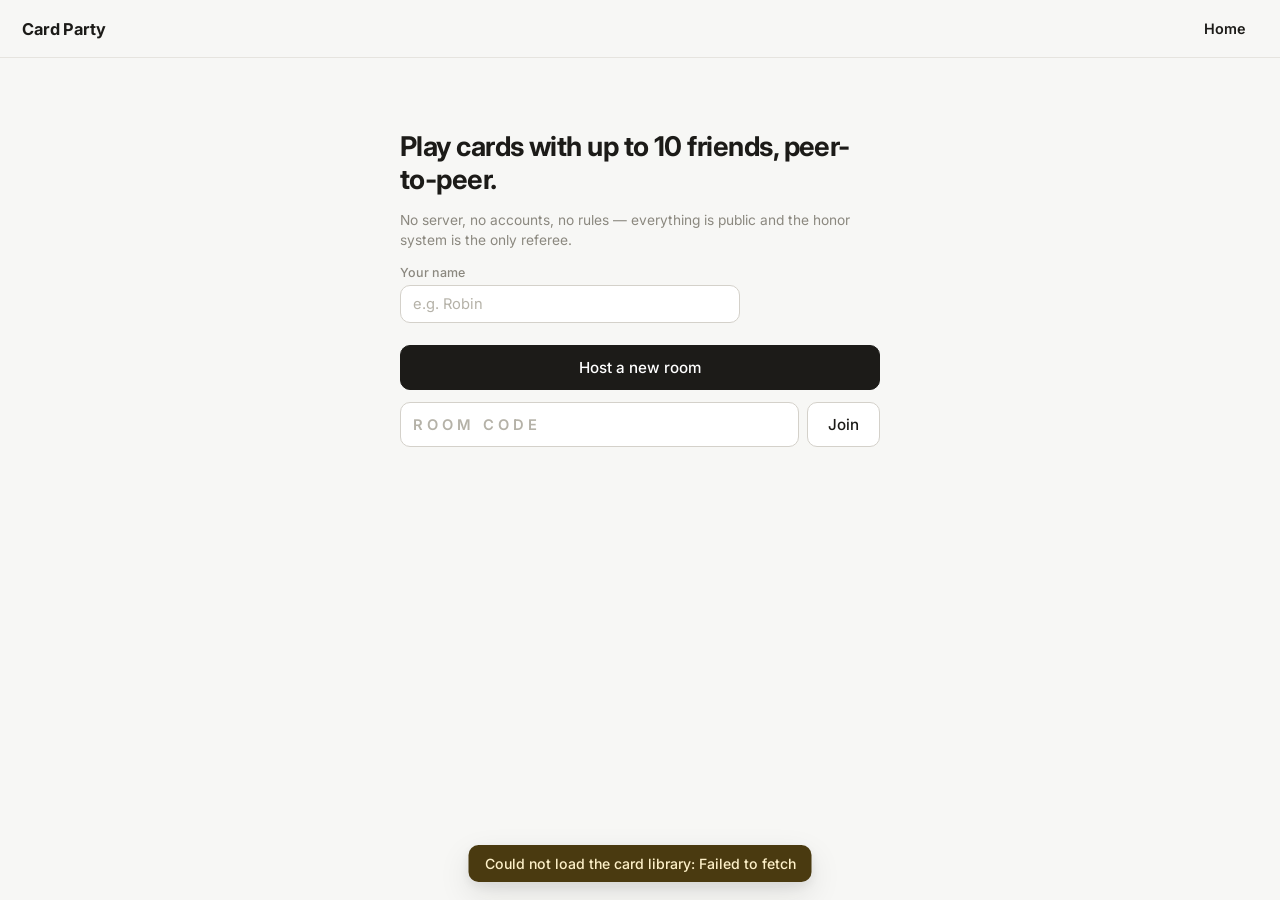
==== commit 222ace7b: "Hardcode the canonical card sheet; build decks in-room with random/draft The card library is now THE" ====
--- a/index.html
+++ b/index.html
@@ -16,7 +16,6 @@
     <div class="brand">Card Party</div>
     <nav>
       <button class="nav-btn" data-nav="home">Home</button>
-      <button class="nav-btn" data-nav="decks">Decks</button>
       <button class="nav-btn" data-nav="game" id="nav-game">Table</button>
     </nav>
   </header>
@@ -44,53 +43,6 @@
         </div>
 
         <div id="rejoin-box"></div>
-        <p id="home-deck-note" class="hint"></p>
-      </div>
-    </section>
-
-    <!-- ============ DECK BUILDER ============ -->
-    <section id="view-decks" class="view hidden">
-      <div class="decks-layout">
-        <div class="panel">
-          <h2>Card library</h2>
-          <p class="hint">Load cards live from a Google Sheet shared as “Anyone with the link can view”.
-            Columns: <code>Title</code>, <code>Description</code>, <code>Keywords</code>, <code>Upgrade&nbsp;1</code>, <code>Upgrade&nbsp;2</code>.</p>
-          <div class="sheet-row">
-            <input id="sheet-url" placeholder="Google Sheet URL or ID" />
-            <button id="btn-load-sheet" class="btn primary">Load</button>
-            <button id="btn-demo-cards" class="btn" title="Use the built-in demo card set">Demo cards</button>
-          </div>
-          <p id="sheet-status" class="warn-text"></p>
-          <div class="lib-toolbar">
-            <input id="lib-search" placeholder="Search cards…" />
-            <span id="lib-source" class="hint"></span>
-          </div>
-          <div id="lib-list" class="card-list"></div>
-        </div>
-
-        <div class="panel">
-          <h2>Deck editor</h2>
-          <div class="deck-toolbar">
-            <select id="deck-select"></select>
-            <button id="btn-deck-new" class="btn small">New</button>
-            <button id="btn-deck-delete" class="btn small danger">Delete</button>
-          </div>
-          <label class="field">
-            <span>Deck name</span>
-            <input id="deck-name" maxlength="40" />
-          </label>
-          <div class="deck-toolbar">
-            <button id="btn-deck-save" class="btn small">Save</button>
-            <button id="btn-deck-use" class="btn small primary">✓ Use this deck</button>
-            <button id="btn-deck-clear" class="btn small warn">Clear</button>
-            <span class="random-row">
-              <input id="random-count" type="number" min="1" max="60" value="10" />
-              <button id="btn-deck-random" class="btn small">Add random</button>
-            </span>
-          </div>
-          <p class="deck-meta"><strong id="deck-count"></strong> · <span id="deck-active-note"></span></p>
-          <div id="deck-list" class="card-list"></div>
-        </div>
       </div>
     </section>
 
--- a/css/style.css
+++ b/css/style.css
@@ -126,17 +126,27 @@
 .join-row { display: flex; gap: 8px; }
 .join-row input { flex: 1; text-transform: uppercase; letter-spacing: 4px; font-weight: 600; }
 
-/* ---------- deck builder ---------- */
-.decks-layout { display: grid; grid-template-columns: 1fr 1fr; gap: 16px; align-items: start; }
-@media (max-width: 900px) { .decks-layout { grid-template-columns: 1fr; } }
-.sheet-row { display: flex; gap: 8px; flex-wrap: wrap; }
-.sheet-row input { flex: 1; min-width: 200px; }
-.lib-toolbar { display: flex; gap: 10px; align-items: center; margin: 10px 0; }
-.lib-toolbar input { flex: 1; }
-.deck-toolbar { display: flex; gap: 8px; align-items: center; flex-wrap: wrap; margin-bottom: 8px; }
-.random-row { display: flex; gap: 6px; align-items: center; }
-.random-row input { width: 64px; }
-.deck-meta { color: var(--muted); font-size: .86rem; }
+/* ---------- deck builder (in-room modal) ---------- */
+.modal:has(.builder) { max-width: 720px; }
+.builder-head { display: flex; justify-content: space-between; align-items: center; gap: 10px; flex-wrap: wrap; }
+.builder-head-actions { display: flex; gap: 6px; }
+.builder-tools { display: flex; gap: 18px; flex-wrap: wrap; margin: 10px 0 4px; padding: 10px 12px; background: var(--bg); border-radius: 10px; }
+.tool-row { display: flex; gap: 6px; align-items: center; }
+.tool-row input[type="number"] { width: 58px; }
+.sel-chips { display: flex; flex-wrap: wrap; gap: 6px; margin: 10px 0; max-height: 110px; overflow-y: auto; }
+.sel-chip {
+  display: inline-flex; align-items: center; gap: 4px;
+  background: #f2f1ed; border: 1px solid var(--border); border-radius: 999px;
+  padding: 2px 3px 2px 10px; font-size: .8rem;
+}
+.chip-x { background: none; border: none; cursor: pointer; color: var(--muted); font-size: .68rem; padding: 2px 6px; }
+.chip-x:hover { color: var(--danger); }
+.builder-search { display: flex; align-items: center; gap: 10px; margin: 6px 0 8px; }
+.builder-search input { flex: 1; }
+.builder-lib { max-height: 36vh; }
+.draft-options { display: flex; gap: 14px; flex-wrap: wrap; justify-content: center; padding: 14px 0; }
+.card.pickable { cursor: pointer; }
+.card.pickable:hover { transform: translateY(-6px) scale(1.05); }
 
 .card-list { display: flex; flex-direction: column; gap: 8px; max-height: 60vh; overflow-y: auto; padding-right: 4px; }
 .lib-card {
@@ -151,16 +161,21 @@
    PHYSICAL CARDS (unchanged look — they're the star)
    ===================================================================== */
 
+/* Every card prints its complete text — title, keywords, description, and
+   both upgrade options. Cards keep card-like proportions as a minimum and
+   grow taller when the text needs room. --fs scales type per size. */
 .card {
-  --cw: 84px;
+  --cw: 112px;
+  --fs: 1;
   width: var(--cw);
-  aspect-ratio: 5 / 7;
-  border-radius: calc(var(--cw) * 0.08);
+  min-height: calc(var(--cw) * 1.35);
+  border-radius: 9px;
   background:
     var(--noise),
     linear-gradient(155deg, var(--paper) 0%, var(--paper-2) 100%);
   color: var(--ink);
   position: relative;
+  display: flex;
   cursor: grab;
   user-select: none;
   flex-shrink: 0;
@@ -180,51 +195,52 @@
 }
 .card.flying { z-index: 40; pointer-events: none; }
 .card.dragging { opacity: .45; }
-.card.hand { --cw: 132px; }
-.card.table { --cw: 104px; }
-.card.mini { --cw: 76px; }
-.card.big { --cw: 260px; cursor: default; }
+.card.hand { --cw: 158px; --fs: 1.1; }
+.card.table { --cw: 138px; --fs: 1.05; }
+.card.mini { --cw: 118px; --fs: 1; }
+.card.big { --cw: 270px; --fs: 1.4; cursor: default; }
 .card.big:hover { transform: none; }
 
 /* inner printed frame */
 .card-face {
-  position: absolute; inset: 4.5%;
+  position: relative;
+  flex: 1;
+  min-width: 0;
+  margin: calc(var(--cw) * 0.04);
   border: 1px solid rgba(70,50,20,.35);
-  border-radius: calc(var(--cw) * 0.05);
-  padding: 5% 6%;
+  border-radius: 6px;
+  padding: calc(var(--cw) * 0.045) calc(var(--cw) * 0.055);
   display: flex; flex-direction: column;
-  overflow: hidden;
   background: linear-gradient(180deg, rgba(255,255,255,.35), rgba(255,255,255,0) 30%);
 }
 .card-titlebar {
+  display: flex; align-items: flex-start; gap: 5px;
   border-bottom: 1px solid color-mix(in srgb, var(--owner, #666) 60%, transparent);
-  padding-bottom: 3%;
-  margin-bottom: 4%;
+  padding-bottom: 4px;
+  margin-bottom: 5px;
 }
 .card-title {
   font-family: var(--serif);
   font-weight: 700;
-  font-size: calc(var(--cw) * 0.105);
+  font-size: calc(12px * var(--fs));
   line-height: 1.12;
-  overflow: hidden;
-  display: -webkit-box;
-  -webkit-line-clamp: 2;
-  -webkit-box-orient: vertical;
+  flex: 1;
+  min-width: 0;
 }
 .card-owner {
-  font-size: calc(var(--cw) * 0.075);
+  font-size: calc(8px * var(--fs));
   font-weight: 700;
   color: var(--owner, #666);
-  margin-bottom: 3%;
+  margin-bottom: 3px;
   white-space: nowrap; overflow: hidden; text-overflow: ellipsis;
 }
-.card-keywords { display: flex; flex-wrap: wrap; gap: 3px; margin-bottom: 4%; }
+.card-keywords { display: flex; flex-wrap: wrap; gap: 3px; margin-bottom: 5px; }
 .kw {
   background: color-mix(in srgb, var(--owner, #6b5a3a) 22%, #efe6d0);
   color: #4a3a22;
   border: 1px solid rgba(70,50,20,.25);
   border-radius: 3px;
-  font-size: calc(var(--cw) * 0.062);
+  font-size: calc(6.5px * var(--fs));
   font-weight: 600;
   padding: 1px 4px;
   text-transform: uppercase; letter-spacing: .4px;
@@ -234,36 +250,32 @@
 
 .card-desc {
   font-family: var(--serif);
-  font-size: calc(var(--cw) * 0.078);
+  font-size: calc(9.5px * var(--fs));
   line-height: 1.3;
   color: #4c3f2c;
-  overflow: hidden;
   flex: 1;
 }
-.card.mini .card-desc { display: none; }
-.card.mini .card-face { padding: 6% 7%; }
-.card.mini .card-title { font-size: calc(var(--cw) * 0.125); -webkit-line-clamp: 3; }
-.card.table .card-desc { font-size: calc(var(--cw) * 0.085); }
 
 .card-ups {
   border-top: 1px dashed rgba(70,50,20,.35);
-  margin-top: 4%; padding-top: 3%;
-  display: flex; flex-direction: column; gap: 4px;
-  font-size: calc(var(--cw) * 0.062);
+  margin-top: 5px; padding-top: 4px;
+  display: flex; flex-direction: column; gap: 3px;
+  font-size: calc(8.5px * var(--fs));
+  line-height: 1.3;
   font-family: var(--serif);
 }
-.up-line { display: flex; gap: 6px; align-items: baseline; padding: 3px 5px; border-radius: 5px; color: #5a4a33; }
+.up-line { display: flex; gap: 5px; align-items: baseline; padding: 2px 4px; border-radius: 4px; color: #5a4a33; }
 .up-line.sel { background: linear-gradient(90deg, #f3dd9c, #eed27f); color: #3d3013; box-shadow: inset 0 0 0 1px #c9a227; }
 .up-star { font-weight: 700; color: #a5822c; white-space: nowrap; }
 
 .card-seal {
-  position: absolute; right: 4%; bottom: 4%;
-  width: calc(var(--cw) * 0.12); height: calc(var(--cw) * 0.12);
+  width: calc(11px * var(--fs)); height: calc(11px * var(--fs));
+  flex-shrink: 0;
+  margin-top: 1px;
   border-radius: 50%;
   background: radial-gradient(circle at 35% 30%, color-mix(in srgb, var(--owner, #666) 60%, #fff), var(--owner, #666) 70%);
   box-shadow: 0 1px 2px rgba(0,0,0,.4), inset 0 0 0 1px rgba(255,255,255,.35);
 }
-.card.big .card-seal { width: 22px; height: 22px; }
 
 .card.upgraded .card-face { box-shadow: inset 0 0 0 2px #c9a227; }
 .card-upgrade-tag {
@@ -290,8 +302,6 @@
   transform: rotate(var(--rot, 0deg)) translateY(var(--ty, 0px));
   transition: transform .18s ease;
 }
-.fan .cslot { margin: 0 calc(var(--fan-overlap, -18px)); }
-.fan .cslot:hover { transform: rotate(0deg) translateY(calc(var(--ty, 0px) - 26px)); z-index: 7; position: relative; }
 
 /* card back (deck piles) */
 .card-back {
@@ -402,6 +412,7 @@
 .pile-stack { position: relative; width: 84px; aspect-ratio: 5 / 7; }
 .seat:not(.me) .pile-stack, .seat:not(.me) .card-back { --cw: 76px; width: 76px; }
 .seat:not(.me) .pile { min-width: 76px; min-height: 107px; }
+.pile.deck { cursor: grab; }
 .pile.deck:hover .card-back:first-child { transform: translateY(-3px); }
 .card-back { transition: transform .15s; }
 .pile-empty-mark {
@@ -437,24 +448,13 @@
 }
 .my-piles { display: flex; flex-direction: column; gap: 10px; align-items: center; }
 .pile-actions { display: flex; flex-direction: column; gap: 5px; width: 100%; }
-.zone-strip.hand.fan { padding: 16px 10px 10px; }
-.zone-strip.hand.fan .strip-cards {
-  justify-content: center;
-  flex-wrap: nowrap;
-  padding: 8px 30px 2px;
-  min-height: 150px;
-  align-items: flex-start;
-  overflow: visible;
-}
-.fan { --fan-overlap: -16px; }
+.seat.me .zone-strip.hand .strip-cards { gap: 12px; padding: 4px 2px; }
 
 /* other seats: compact place settings */
 .seat-zones { display: flex; gap: 12px; align-items: flex-start; }
 .seat-strips { display: flex; flex-direction: column; gap: 14px; flex: 1; min-width: 0; }
 .seat:not(.me) .zone-strip { min-height: 52px; padding: 12px 8px 6px; }
-.seat:not(.me) .strip-cards { min-height: 36px; gap: 6px; }
-.seat:not(.me) .fan .cslot, .seat:not(.me) .zone-strip.hand .cslot { margin: 0 -12px; }
-.seat:not(.me) .zone-strip.hand .strip-cards { padding: 0 14px; flex-wrap: nowrap; overflow-x: auto; overflow-y: visible; }
+.seat:not(.me) .strip-cards { min-height: 36px; gap: 7px; }
 
 @media (max-width: 760px) {
   .my-lower { grid-template-columns: 1fr; }
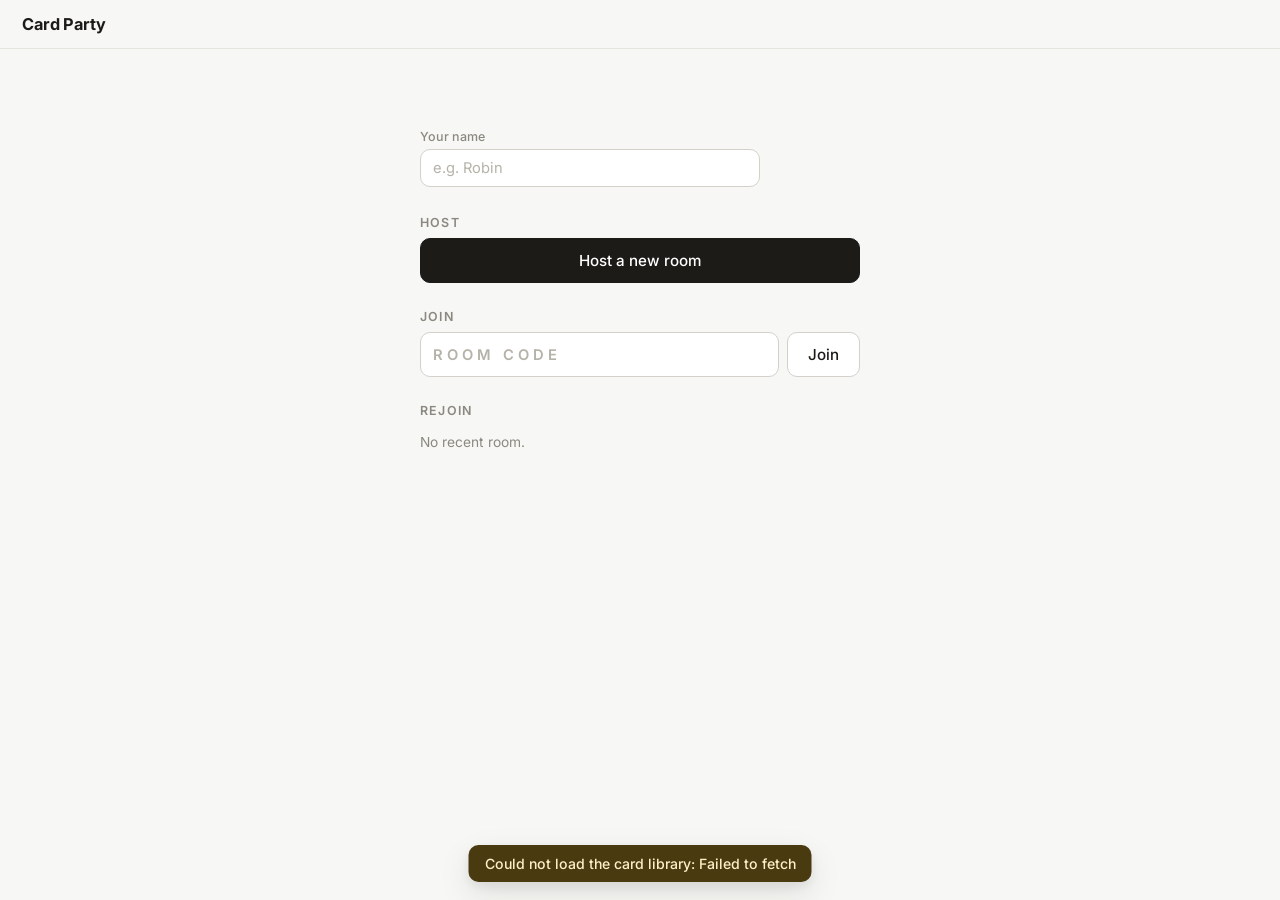
==== commit 1b273956: "Sticker-named upgrades, invite links, pool rename, simpler chrome - Upgrades read the sheet's "Upgra" ====
--- a/index.html
+++ b/index.html
@@ -3,21 +3,17 @@
 <head>
   <meta charset="utf-8" />
   <meta name="viewport" content="width=device-width, initial-scale=1" />
-  <title>Card Party — P2P Tabletop</title>
+  <title>Card Party</title>
   <meta name="description" content="A peer-to-peer tabletop card game. No server, no rules — just cards, friends, and the honor system." />
   <link rel="preconnect" href="https://fonts.googleapis.com" />
   <link rel="preconnect" href="https://fonts.gstatic.com" crossorigin />
   <link href="https://fonts.googleapis.com/css2?family=Crimson+Pro:wght@500;600;700&family=Inter:wght@400;500;600;700&display=swap" rel="stylesheet" />
   <link rel="stylesheet" href="css/style.css" />
-  <link rel="icon" href="data:image/svg+xml,<svg xmlns='http://www.w3.org/2000/svg' viewBox='0 0 100 100'><text y='.9em' font-size='90'>🂡</text></svg>" />
+  <link rel="icon" href="data:image/svg+xml,%3Csvg xmlns='http://www.w3.org/2000/svg' viewBox='0 0 64 64'%3E%3Crect width='64' height='64' rx='14' fill='%231c1b18'/%3E%3Cg transform='rotate(8 44 33)'%3E%3Crect x='31' y='13' width='24' height='36' rx='4' fill='%232f7d4f'/%3E%3Crect x='34.5' y='16.5' width='17' height='29' rx='2.5' fill='none' stroke='%23ffffff' stroke-opacity='.45' stroke-width='2'/%3E%3C/g%3E%3Cg transform='rotate(-9 24 34)'%3E%3Crect x='11' y='13' width='26' height='38' rx='4' fill='%23f7f1e2'/%3E%3Cline x1='16' y1='22' x2='32' y2='22' stroke='%23b0532a' stroke-width='3.5' stroke-linecap='round'/%3E%3Cline x1='16' y1='30' x2='28' y2='30' stroke='%23c4baa2' stroke-width='2.5' stroke-linecap='round'/%3E%3Cline x1='16' y1='36' x2='30' y2='36' stroke='%23c4baa2' stroke-width='2.5' stroke-linecap='round'/%3E%3Cline x1='16' y1='42' x2='26' y2='42' stroke='%23c4baa2' stroke-width='2.5' stroke-linecap='round'/%3E%3C/g%3E%3C/svg%3E" />
 </head>
 <body>
   <header class="app-header">
     <div class="brand">Card Party</div>
-    <nav>
-      <button class="nav-btn" data-nav="home">Home</button>
-      <button class="nav-btn" data-nav="game" id="nav-game">Table</button>
-    </nav>
   </header>
 
   <div id="conn-banner" class="conn-banner hidden">⚠ Connection lost — reconnecting… your seat and cards are safe.</div>
@@ -25,24 +21,29 @@
   <main>
     <!-- ============ HOME ============ -->
     <section id="view-home" class="view">
-      <div class="panel hero">
-        <h1>Play cards with up to 10 friends, peer-to-peer.</h1>
-        <p class="hint">No server, no accounts, no rules — everything is public and the honor system is the only referee.</p>
-
+      <div class="hero">
         <label class="field">
           <span>Your name</span>
           <input id="player-name" maxlength="24" placeholder="e.g. Robin" autocomplete="nickname" />
         </label>
 
-        <div class="home-actions">
-          <button id="btn-host" class="btn primary big-btn">Host a new room</button>
-          <div class="join-row">
-            <input id="join-code" placeholder="ROOM CODE" maxlength="8" autocapitalize="characters" autocomplete="off" spellcheck="false" />
-            <button id="btn-join" class="btn big-btn">Join</button>
+        <div class="home-options">
+          <div class="option">
+            <h2>Host</h2>
+            <button id="btn-host" class="btn primary big-btn wide-btn">Host a new room</button>
+          </div>
+          <div class="option">
+            <h2>Join</h2>
+            <div class="join-row">
+              <input id="join-code" placeholder="ROOM CODE" maxlength="8" autocapitalize="characters" autocomplete="off" spellcheck="false" />
+              <button id="btn-join" class="btn big-btn">Join</button>
+            </div>
+          </div>
+          <div class="option">
+            <h2>Rejoin</h2>
+            <div id="rejoin-box"></div>
           </div>
         </div>
-
-        <div id="rejoin-box"></div>
       </div>
     </section>
 
--- a/css/style.css
+++ b/css/style.css
@@ -117,12 +117,13 @@
 .big-btn { padding: 12px 20px; font-size: .95rem; }
 
 /* ---------- home ---------- */
-.hero {
-  max-width: 480px; margin: 64px auto;
-  background: none; border: none; box-shadow: none; padding: 0;
-}
-.hero h1 { font-size: 1.7rem; }
-.home-actions { display: flex; flex-direction: column; gap: 12px; margin: 22px 0; }
+.hero { max-width: 440px; margin: 72px auto 0; }
+.home-options { display: flex; flex-direction: column; gap: 26px; margin-top: 28px; }
+.option h2 {
+  margin: 0 0 8px; font-size: .78rem; font-weight: 600;
+  color: var(--muted); text-transform: uppercase; letter-spacing: .1em;
+}
+.wide-btn { width: 100%; }
 .join-row { display: flex; gap: 8px; }
 .join-row input { flex: 1; text-transform: uppercase; letter-spacing: 4px; font-weight: 600; }
 
@@ -268,14 +269,6 @@
 .up-line.sel { background: linear-gradient(90deg, #f3dd9c, #eed27f); color: #3d3013; box-shadow: inset 0 0 0 1px #c9a227; }
 .up-star { font-weight: 700; color: #a5822c; white-space: nowrap; }
 
-.card-seal {
-  width: calc(11px * var(--fs)); height: calc(11px * var(--fs));
-  flex-shrink: 0;
-  margin-top: 1px;
-  border-radius: 50%;
-  background: radial-gradient(circle at 35% 30%, color-mix(in srgb, var(--owner, #666) 60%, #fff), var(--owner, #666) 70%);
-  box-shadow: 0 1px 2px rgba(0,0,0,.4), inset 0 0 0 1px rgba(255,255,255,.35);
-}
 
 .card.upgraded .card-face { box-shadow: inset 0 0 0 2px #c9a227; }
 .card-upgrade-tag {
@@ -285,6 +278,8 @@
   border-radius: 10px;
   font-size: 11px; font-weight: 700; padding: 1px 7px;
   box-shadow: 0 1px 3px rgba(0,0,0,.35);
+  max-width: calc(var(--cw) * 0.9);
+  overflow: hidden; text-overflow: ellipsis; white-space: nowrap;
 }
 
 /* deal-in animation for brand-new cards */
@@ -351,8 +346,6 @@
   grid-template-columns: repeat(auto-fit, minmax(300px, 1fr));
   gap: 14px;
 }
-.waiting-note { text-align: center; padding: 48px 20px; color: var(--muted); }
-.big-code { font-size: 2.2rem; letter-spacing: 12px; color: var(--text); font-weight: 700; }
 
 .seat {
   position: relative;
@@ -514,6 +507,7 @@
 .mover { display: flex; gap: 6px; align-items: center; flex-wrap: wrap; font-size: .86rem; color: var(--muted); }
 
 .zone-browser { display: flex; flex-direction: column; gap: 6px; }
+.pool-divider { border: none; border-top: 1px solid var(--border); margin: 12px 0 6px; }
 .zone-note { display: flex; align-items: center; gap: 8px; color: var(--muted); font-size: .84rem; margin-bottom: 4px; }
 .zone-row {
   display: flex; align-items: center; gap: 10px;
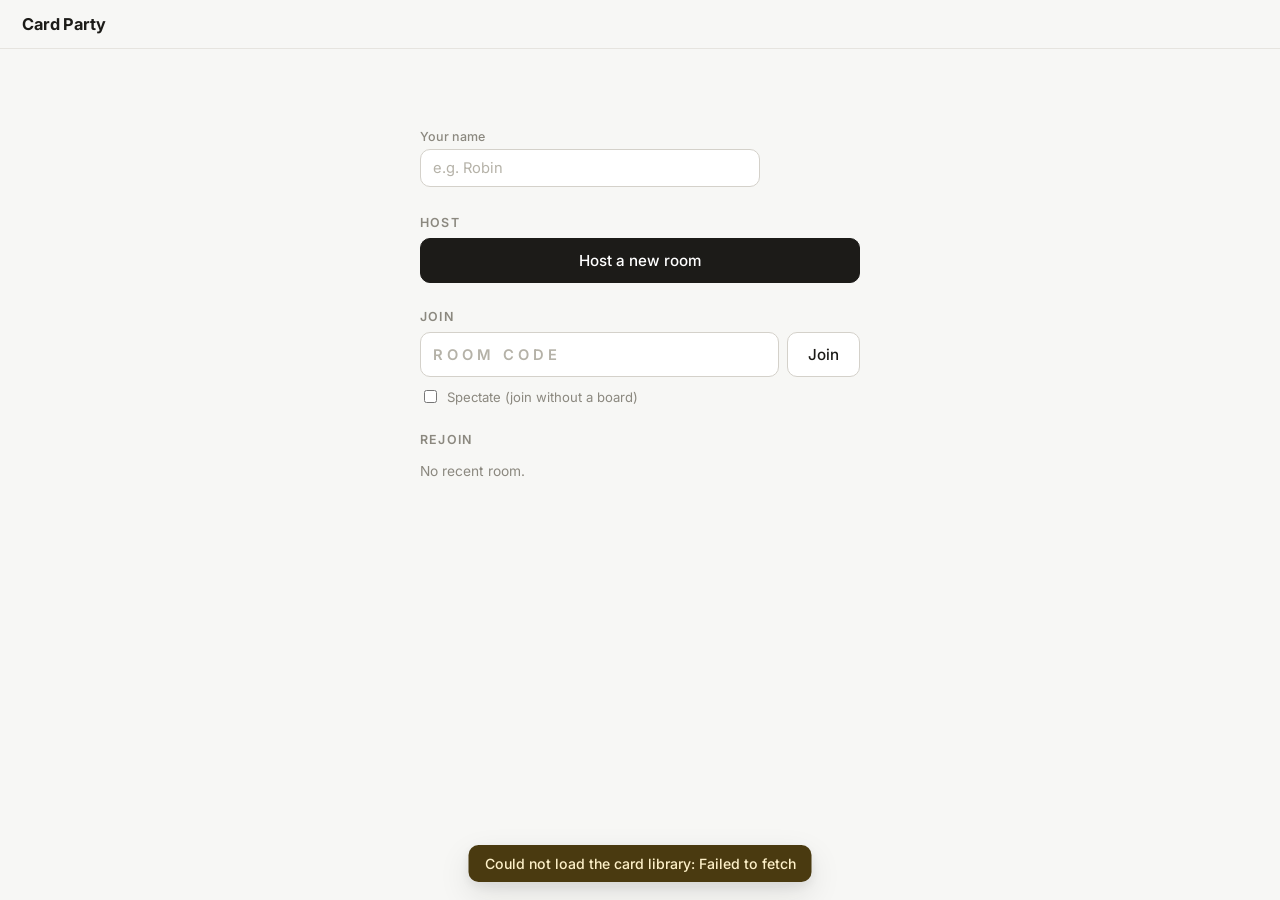
==== commit bd594b35: "Separate players from boards: persistence, possession, spectators The merged "seat" splits into two " ====
--- a/index.html
+++ b/index.html
@@ -38,6 +38,9 @@
               <input id="join-code" placeholder="ROOM CODE" maxlength="8" autocapitalize="characters" autocomplete="off" spellcheck="false" />
               <button id="btn-join" class="btn big-btn">Join</button>
             </div>
+            <label class="spectate-row" title="Watch the table without a board of your own — you can claim or start a board any time">
+              <input type="checkbox" id="join-spectator" /> Spectate (join without a board)
+            </label>
           </div>
           <div class="option">
             <h2>Rejoin</h2>
@@ -57,6 +60,7 @@
   <div id="toast-root"></div>
   <div id="fx-layer"></div>
   <div id="card-peek"></div>
+  <div id="kw-tip"></div>
 
   <script src="js/vendor/peerjs.min.js"></script>
   <script type="module" src="js/main.js"></script>
--- a/css/style.css
+++ b/css/style.css
@@ -126,22 +126,17 @@
 .wide-btn { width: 100%; }
 .join-row { display: flex; gap: 8px; }
 .join-row input { flex: 1; text-transform: uppercase; letter-spacing: 4px; font-weight: 600; }
+.spectate-row {
+  display: flex; align-items: center; gap: 7px; margin-top: 10px;
+  font-size: .82rem; color: var(--muted); cursor: pointer; user-select: none;
+}
 
 /* ---------- deck builder (in-room modal) ---------- */
 .modal:has(.builder) { max-width: 720px; }
 .builder-head { display: flex; justify-content: space-between; align-items: center; gap: 10px; flex-wrap: wrap; }
-.builder-head-actions { display: flex; gap: 6px; }
 .builder-tools { display: flex; gap: 18px; flex-wrap: wrap; margin: 10px 0 4px; padding: 10px 12px; background: var(--bg); border-radius: 10px; }
 .tool-row { display: flex; gap: 6px; align-items: center; }
 .tool-row input[type="number"] { width: 58px; }
-.sel-chips { display: flex; flex-wrap: wrap; gap: 6px; margin: 10px 0; max-height: 110px; overflow-y: auto; }
-.sel-chip {
-  display: inline-flex; align-items: center; gap: 4px;
-  background: #f2f1ed; border: 1px solid var(--border); border-radius: 999px;
-  padding: 2px 3px 2px 10px; font-size: .8rem;
-}
-.chip-x { background: none; border: none; cursor: pointer; color: var(--muted); font-size: .68rem; padding: 2px 6px; }
-.chip-x:hover { color: var(--danger); }
 .builder-search { display: flex; align-items: center; gap: 10px; margin: 6px 0 8px; }
 .builder-search input { flex: 1; }
 .builder-lib { max-height: 36vh; }
@@ -154,6 +149,7 @@
   display: flex; gap: 10px; align-items: flex-start; justify-content: space-between;
   background: var(--surface); border: 1px solid var(--border); border-radius: 12px; padding: 12px 14px;
 }
+.lib-card.in-pool .lib-card-main { opacity: .55; }
 .lib-title { font-family: var(--serif); font-weight: 700; font-size: 1.05rem; }
 .lib-desc { font-size: .85rem; color: var(--muted); margin-top: 2px; line-height: 1.45; }
 .lib-upgrades { font-size: .78rem; color: #8a6d1d; margin-top: 6px; display: flex; flex-direction: column; gap: 2px; }
@@ -282,6 +278,107 @@
   overflow: hidden; text-overflow: ellipsis; white-space: nowrap;
 }
 
+/* ---- card categories (from the sheet's Category column) ----
+   General keeps the cream paper; Death is dark; Spirit Guide is ethereal. */
+.card.cat-death {
+  background:
+    var(--noise),
+    linear-gradient(155deg, #3a3542 0%, #262230 100%);
+  color: #eae4d6;
+}
+.card.cat-death .card-face {
+  border-color: rgba(234,228,214,.35);
+  background: linear-gradient(180deg, rgba(255,255,255,.08), rgba(255,255,255,0) 30%);
+}
+.card.cat-death .card-desc { color: #c8c1b0; }
+.card.cat-death .kw { background: rgba(234,228,214,.14); color: #ddd6c6; border-color: rgba(234,228,214,.3); }
+.card.cat-death .card-ups { border-top-color: rgba(234,228,214,.35); }
+.card.cat-death .up-line { color: #b8b09c; }
+.card.cat-death .up-star { color: #d9b64a; }
+
+.card.cat-spirit {
+  /* --sg is the guide's own hue, set per card from the guide's name */
+  --sg: 215;
+  background:
+    var(--noise),
+    linear-gradient(155deg, hsl(var(--sg) 45% 96%) 0%, hsl(var(--sg) 42% 88%) 100%);
+  color: hsl(var(--sg) 32% 26%);
+  box-shadow:
+    0 0 0 1px hsl(var(--sg) 40% 55% / .35),
+    0 1px 2px rgba(28, 27, 24, .14),
+    0 4px 12px hsl(var(--sg) 45% 45% / .25);
+}
+.card.cat-spirit .card-face {
+  border-color: hsl(var(--sg) 40% 55% / .5);
+  background: linear-gradient(180deg, rgba(255,255,255,.55), rgba(255,255,255,0) 35%);
+}
+.card.cat-spirit .card-desc { color: hsl(var(--sg) 28% 38%); }
+.card.cat-spirit .kw { background: hsl(var(--sg) 45% 90%); color: hsl(var(--sg) 32% 30%); border-color: hsl(var(--sg) 40% 60% / .4); }
+.card.cat-spirit .card-ups { border-top-color: hsl(var(--sg) 40% 55% / .45); }
+.card.cat-spirit .up-line { color: hsl(var(--sg) 25% 42%); }
+.card.cat-spirit .up-star { color: hsl(var(--sg) 45% 48%); }
+
+.card.cat-base {
+  background:
+    var(--noise),
+    linear-gradient(155deg, #f1efe9 0%, #e0dcd0 100%);
+  color: #3a362c;
+}
+.card.cat-base .card-face { border-color: rgba(90,84,68,.4); }
+.card.cat-base .kw { background: #dfdacb; color: #55503f; border-color: rgba(90,84,68,.3); }
+.lib-card.cat-base { border-left: 4px solid #a8a191; background: #f6f5f1; }
+.card.cat-base .card-cat { color: #8a8474; }
+.lib-card.cat-base .lib-cat { color: #8a8474; }
+
+/* keyword chips with a sheet-defined description are interactive */
+.kw.has-def { cursor: help; text-decoration: underline dotted; text-underline-offset: 2px; }
+#kw-tip {
+  position: fixed; z-index: 70;
+  pointer-events: none;
+  max-width: 280px;
+  background: var(--text); color: var(--bg);
+  border-radius: 10px; padding: 8px 12px;
+  font-size: .82rem; line-height: 1.45; font-family: var(--sans);
+  box-shadow: var(--shadow-2);
+  opacity: 0; transition: opacity .1s ease;
+}
+#kw-tip.show { opacity: 1; }
+#kw-tip strong { display: block; margin-bottom: 2px; font-size: .78rem; text-transform: uppercase; letter-spacing: .06em; }
+
+/* printed category at the foot of every card */
+.card-cat {
+  margin-top: 6px;
+  font-family: var(--sans);
+  font-size: calc(6.5px * var(--fs));
+  font-weight: 700;
+  letter-spacing: .14em;
+  text-transform: uppercase;
+  color: #a08c62;
+}
+.card.cat-death .card-cat { color: #d9b64a; }
+.card.cat-spirit .card-cat { color: hsl(var(--sg, 215) 45% 42%); }
+
+/* category label + sections in the library list */
+.lib-cat {
+  font-size: .66rem; font-weight: 600; letter-spacing: .08em;
+  text-transform: uppercase; color: var(--faint); margin: 1px 0 2px;
+}
+.lib-card.cat-death .lib-cat { color: #6b5f7e; }
+.lib-card.cat-spirit .lib-cat { color: hsl(var(--sg, 215) 45% 40%); }
+.lib-section-head {
+  display: flex; align-items: center; gap: 10px;
+  margin: 12px 0 2px; padding-top: 4px;
+  font-size: .72rem; font-weight: 700; color: var(--muted);
+  text-transform: uppercase; letter-spacing: .08em;
+}
+.lib-section-head select { padding: 4px 8px; font-size: .8rem; text-transform: none; letter-spacing: 0; font-weight: 500; }
+.lib-section-head .hint { text-transform: none; letter-spacing: 0; font-weight: 400; }
+.guide-dot { width: 12px; height: 12px; border-radius: 50%; display: inline-block; box-shadow: 0 0 0 2px rgba(255,255,255,.8), 0 1px 3px rgba(28,27,24,.3); }
+
+/* category cue on library rows */
+.lib-card.cat-death { border-left: 4px solid #3a3542; background: #f2f0f4; }
+.lib-card.cat-spirit { border-left: 4px solid hsl(var(--sg, 215) 45% 62%); background: hsl(var(--sg, 215) 40% 97%); }
+
 /* deal-in animation for brand-new cards */
 @keyframes deal-in {
   from { transform: scale(.5) rotate(-8deg); opacity: 0; }
@@ -358,8 +455,16 @@
 .seat.offline { opacity: .55; filter: saturate(.5); }
 .seat.me { margin-top: auto; }
 
-.seat-head { display: flex; align-items: center; gap: 8px; margin-bottom: 12px; }
+.seat-head { display: flex; align-items: center; gap: 8px; margin-bottom: 12px; flex-wrap: wrap; }
 .seat-name { font-weight: 600; font-size: .95rem; letter-spacing: -.01em; }
+.seat-sub { font-size: .78rem; color: var(--muted); font-style: italic; }
+.claim-btn { margin-left: auto; }
+.spectator-bar {
+  display: flex; align-items: center; justify-content: center; gap: 10px; flex-wrap: wrap;
+  margin-top: 14px; padding: 16px 18px;
+  background: var(--surface); border: 1px dashed var(--border); border-radius: 14px;
+  color: var(--muted); font-size: .9rem;
+}
 .badge {
   color: var(--muted); font-size: .62rem; font-weight: 600;
   border: 1px solid var(--border-strong);
@@ -523,6 +628,7 @@
 .admin-row { display: flex; align-items: center; gap: 8px; padding: 5px 0; }
 .admin-row .dot { background: var(--green); }
 .admin-row .dot.off { background: #999; opacity: .5; }
+.admin-saveload { display: flex; gap: 8px; flex-wrap: wrap; }
 .admin-name { flex: 1; font-size: .92rem; }
 
 /* ---------- toasts ---------- */
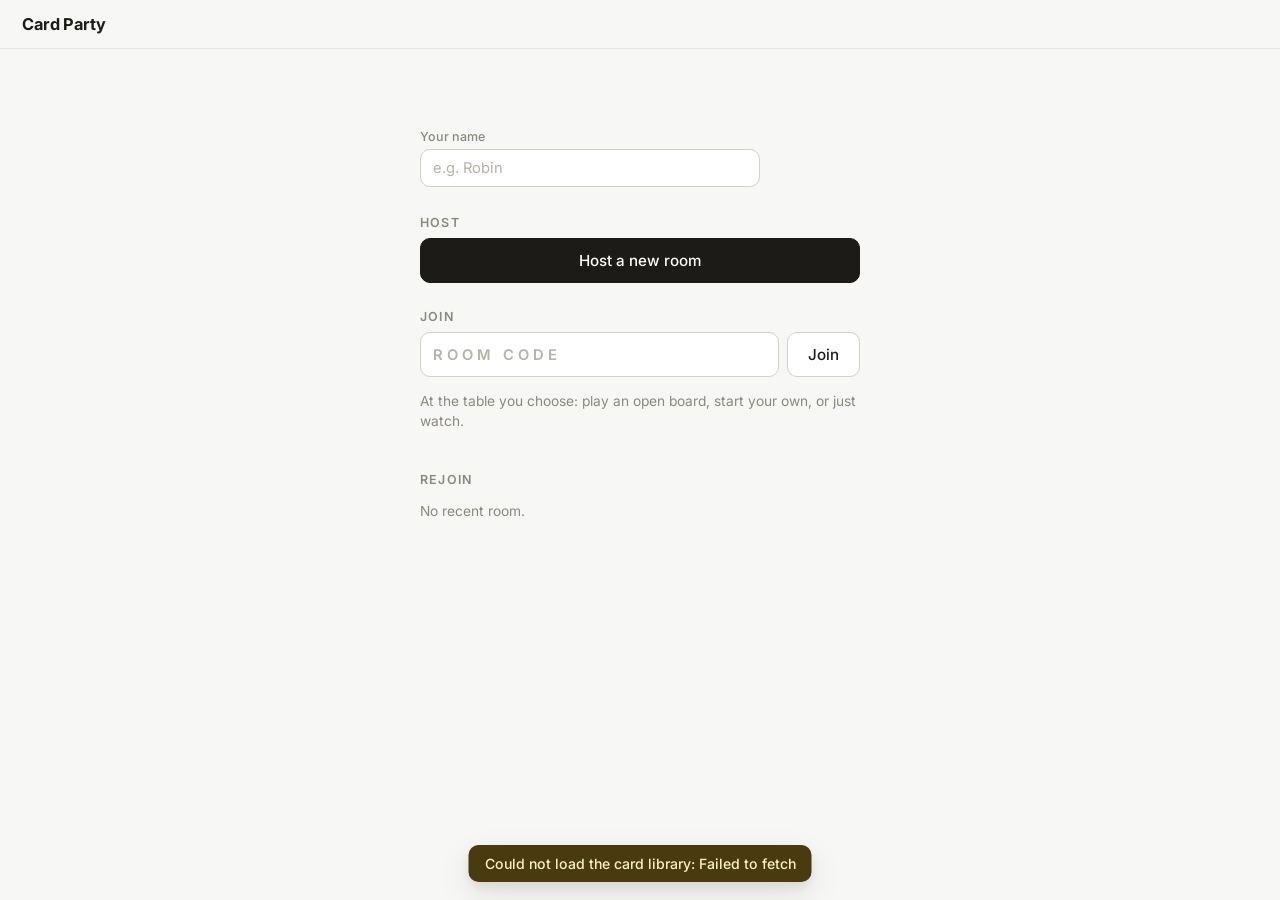
==== commit 842e08ce: "Joiners choose how to play; host can add open boards - New players no longer get a board dealt autom" ====
--- a/index.html
+++ b/index.html
@@ -38,9 +38,7 @@
               <input id="join-code" placeholder="ROOM CODE" maxlength="8" autocapitalize="characters" autocomplete="off" spellcheck="false" />
               <button id="btn-join" class="btn big-btn">Join</button>
             </div>
-            <label class="spectate-row" title="Watch the table without a board of your own — you can claim or start a board any time">
-              <input type="checkbox" id="join-spectator" /> Spectate (join without a board)
-            </label>
+            <p class="hint">At the table you choose: play an open board, start your own, or just watch.</p>
           </div>
           <div class="option">
             <h2>Rejoin</h2>
--- a/css/style.css
+++ b/css/style.css
@@ -126,10 +126,6 @@
 .wide-btn { width: 100%; }
 .join-row { display: flex; gap: 8px; }
 .join-row input { flex: 1; text-transform: uppercase; letter-spacing: 4px; font-weight: 600; }
-.spectate-row {
-  display: flex; align-items: center; gap: 7px; margin-top: 10px;
-  font-size: .82rem; color: var(--muted); cursor: pointer; user-select: none;
-}
 
 /* ---------- deck builder (in-room modal) ---------- */
 .modal:has(.builder) { max-width: 720px; }
